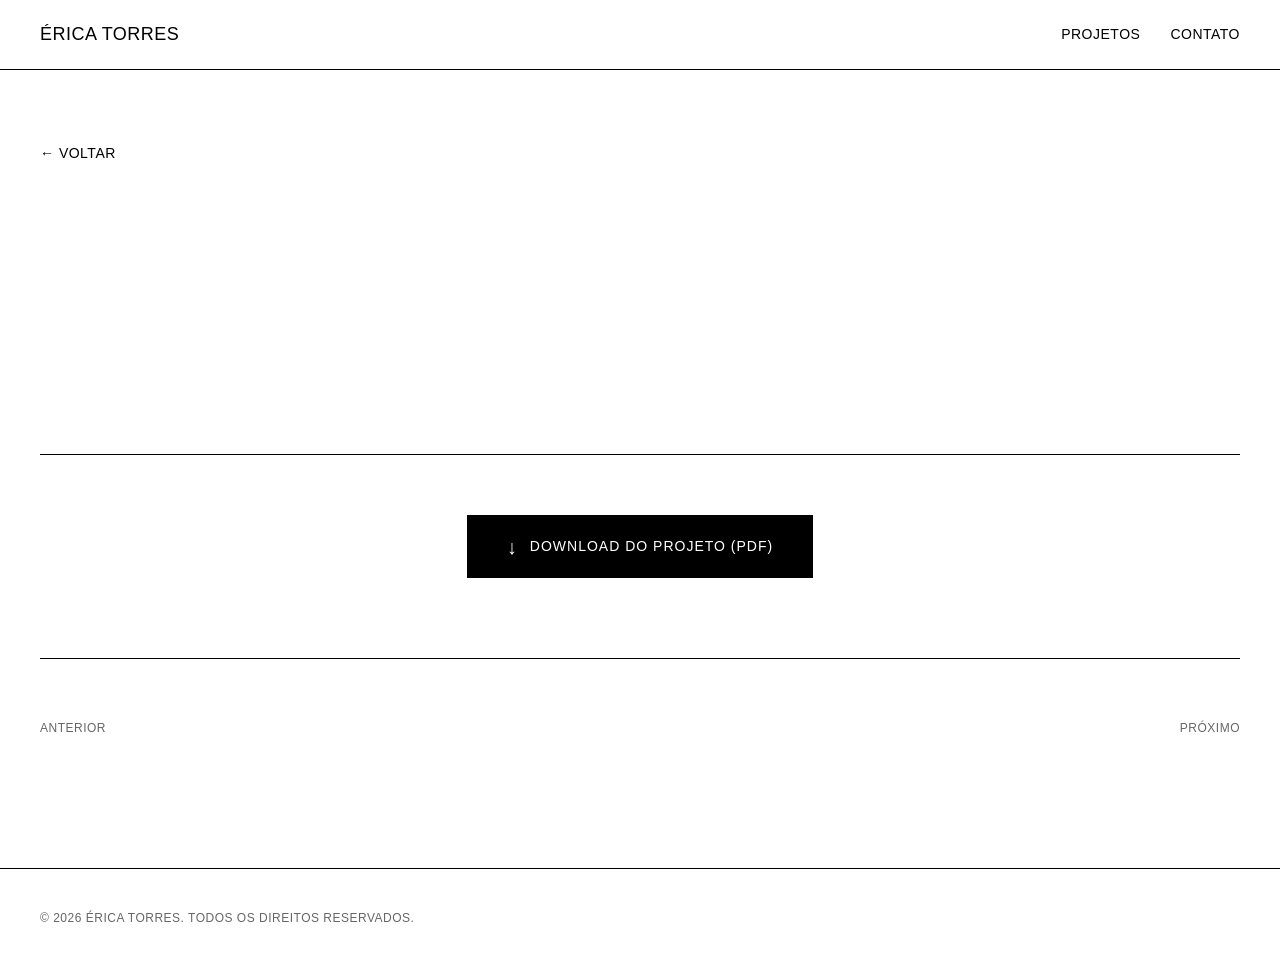
==== project.html @ 4ba678d0 "Primeiro commit" ====
<!DOCTYPE html>
<html lang="pt-BR">
<head>
    <meta charset="UTF-8">
    <meta name="viewport" content="width=device-width, initial-scale=1.0">
    <title>Projeto - Érica Torres</title>
    <link rel="stylesheet" href="css/style.css">
</head>
<body>
    <header class="header">
        <div class="container">
            <a href="index.html" class="logo">Érica Torres</a>
            <nav class="nav">
                <a href="index.html#projects" class="nav-link">Projetos</a>
                <a href="index.html#contact" class="nav-link">Contato</a>
            </nav>
        </div>
    </header>

    <main class="project-page">
        <div class="container">
            <a href="index.html#projects" class="back-link">← Voltar</a>
            
            <div class="project-header">
                <h1 class="project-title" id="projectTitle"></h1>
                <div class="project-meta">
                    <p class="project-category" id="projectCategory"></p>
                    <p class="project-year" id="projectYear"></p>
                </div>
                <p class="project-description" id="projectDescription"></p>
            </div>

            <div class="project-images" id="projectImages">
                <!-- Imagens serão inseridas via JavaScript -->
            </div>

            <div class="project-download">
                <a href="#" class="download-link" id="downloadLink" download>
                    <span class="download-icon">↓</span>
                    <span class="download-text">Download do Projeto (PDF)</span>
                </a>
            </div>

            <div class="project-navigation">
                <a href="#" class="nav-project prev-project" id="prevProject">
                    <span class="nav-label">Anterior</span>
                    <span class="nav-title" id="prevTitle"></span>
                </a>
                <a href="#" class="nav-project next-project" id="nextProject">
                    <span class="nav-label">Próximo</span>
                    <span class="nav-title" id="nextTitle"></span>
                </a>
            </div>
        </div>
    </main>

    <footer class="footer">
        <div class="container">
            <p class="footer-text">© 2026 Érica Torres. Todos os direitos reservados.</p>
        </div>
    </footer>

    <div class="lightbox" id="lightbox">
        <button class="lightbox-close" id="lightboxClose">&times;</button>
        <button class="lightbox-nav lightbox-prev" id="lightboxPrev">‹</button>
        <button class="lightbox-nav lightbox-next" id="lightboxNext">›</button>
        <img src="" alt="" class="lightbox-image" id="lightboxImage">
    </div>

    <script src="js/data.js"></script>
    <script src="js/project.js"></script>
</body>
</html>
---- css/style.css ----
/* Reset e variáveis */
* {
    margin: 0;
    padding: 0;
    box-sizing: border-box;
}

:root {
    --color-black: #000000;
    --color-white: #ffffff;
    --color-gray: #666666;
    --color-light-gray: #f5f5f5;
    --font-primary: 'Montserrat', sans-serif;
    --transition: all 0.3s cubic-bezier(0.4, 0, 0.2, 1);
}

html {
    scroll-behavior: smooth;
}

body {
    font-family: var(--font-primary);
    color: var(--color-black);
    background-color: var(--color-white);
    line-height: 1.6;
    font-size: 16px;
    -webkit-font-smoothing: antialiased;
    -moz-osx-font-smoothing: grayscale;
}

a {
    text-decoration: none;
    color: inherit;
}

img {
    max-width: 100%;
    height: auto;
    display: block;
}

/* Container */
.container {
    max-width: 1400px;
    margin: 0 auto;
    padding: 0 40px;
}

@media (max-width: 768px) {
    .container {
        padding: 0 20px;
    }
}

/* Header */
.header {
    position: fixed;
    top: 0;
    left: 0;
    right: 0;
    background-color: var(--color-white);
    border-bottom: 1px solid var(--color-black);
    z-index: 1000;
}

.header .container {
    display: flex;
    justify-content: space-between;
    align-items: center;
    padding-top: 20px;
    padding-bottom: 20px;
}

.logo {
    font-size: 18px;
    font-weight: 400;
    letter-spacing: 0.5px;
    text-transform: uppercase;
}

.nav {
    display: flex;
    gap: 30px;
}

.nav-link {
    font-size: 14px;
    letter-spacing: 0.5px;
    text-transform: uppercase;
    transition: var(--transition);
    position: relative;
}

.nav-link::after {
    content: '';
    position: absolute;
    bottom: -5px;
    left: 0;
    width: 0;
    height: 1px;
    background-color: var(--color-black);
    transition: var(--transition);
}

.nav-link:hover::after {
    width: 100%;
}

@media (max-width: 768px) {
    .nav {
        gap: 20px;
    }
    
    .nav-link {
        font-size: 12px;
    }
}

/* Subtitle Bar */
.subtitle-bar {
    margin-top: 80px;
    padding: 30px 0;
    border-bottom: 1px solid var(--color-black);
}

.subtitle-text {
    text-align: center;
    font-size: 14px;
    font-weight: 300;
    letter-spacing: 0.5px;
    text-transform: uppercase;
    color: var(--color-gray);
}

@media (max-width: 768px) {
    .subtitle-bar {
        padding: 20px 0;
    }
    
    .subtitle-text {
        font-size: 12px;
    }
}

/* Projects Grid */
.projects {
    padding: 80px 0;
}

.projects-grid {
    display: grid;
    grid-template-columns: repeat(2, 1fr);
    gap: 80px 60px;
}

.project-card {
    cursor: pointer;
    transition: var(--transition);
}

.project-card:hover .project-image {
    opacity: 0.7;
}

.project-image {
    width: 100%;
    aspect-ratio: 4/3;
    object-fit: cover;
    margin-bottom: 20px;
    transition: var(--transition);
}

.project-info {
    display: flex;
    justify-content: space-between;
    align-items: baseline;
    gap: 20px;
}

.project-name {
    font-size: 18px;
    font-weight: 400;
    letter-spacing: 0.5px;
}

.project-category {
    font-size: 14px;
    color: var(--color-gray);
    text-transform: uppercase;
    letter-spacing: 0.5px;
}

@media (max-width: 1024px) {
    .projects-grid {
        gap: 60px 40px;
    }
}

@media (max-width: 768px) {
    .projects {
        padding: 60px 0;
    }
    
    .projects-grid {
        grid-template-columns: 1fr;
        gap: 60px;
    }
}

/* Contact Section */
.contact {
    padding: 120px 0;
    border-top: 1px solid var(--color-black);
}

.section-title {
    font-size: 14px;
    text-transform: uppercase;
    letter-spacing: 1px;
    margin-bottom: 40px;
    font-weight: 400;
}

.contact-info {
    display: flex;
    flex-direction: column;
    gap: 20px;
    margin-top: 40px;
}

.contact-link {
    font-size: 20px;
    font-weight: 300;
    transition: var(--transition);
    display: inline-block;
    position: relative;
}

.contact-link::after {
    content: '';
    position: absolute;
    bottom: -2px;
    left: 0;
    width: 0;
    height: 1px;
    background-color: var(--color-black);
    transition: var(--transition);
}

.contact-link:hover::after {
    width: 100%;
}

@media (max-width: 768px) {
    .contact {
        padding: 80px 0;
    }
    
    .contact-link {
        font-size: 18px;
    }
}

/* Footer */
.footer {
    padding: 40px 0;
    border-top: 1px solid var(--color-black);
}

.footer-text {
    font-size: 12px;
    color: var(--color-gray);
    text-transform: uppercase;
    letter-spacing: 0.5px;
}

/* Project Page */
.project-page {
    margin-top: 80px;
    padding: 60px 0 120px;
}

.back-link {
    display: inline-block;
    font-size: 14px;
    text-transform: uppercase;
    letter-spacing: 0.5px;
    margin-bottom: 60px;
    transition: var(--transition);
}

.back-link:hover {
    opacity: 0.6;
}

.project-header {
    margin-bottom: 80px;
    max-width: 900px;
}

.project-title {
    font-size: 48px;
    font-weight: 300;
    margin-bottom: 30px;
    letter-spacing: -0.5px;
}

.project-meta {
    display: flex;
    gap: 40px;
    margin-bottom: 40px;
}

.project-meta .project-category,
.project-meta .project-year {
    font-size: 14px;
    text-transform: uppercase;
    letter-spacing: 0.5px;
    color: var(--color-gray);
}

.project-description {
    font-size: 18px;
    line-height: 1.8;
    color: var(--color-gray);
    font-weight: 300;
}

.project-images {
    display: flex;
    flex-direction: column;
    gap: 60px;
    margin-bottom: 120px;
}

.project-image-item {
    width: 100%;
    cursor: pointer;
    transition: var(--transition);
}

.project-image-item:hover {
    opacity: 0.9;
}

.project-image-full {
    width: 100%;
    height: auto;
}

/* Project Download */
.project-download {
    margin: 80px 0;
    padding-top: 60px;
    border-top: 1px solid var(--color-black);
    text-align: center;
}

.download-link {
    display: inline-flex;
    align-items: center;
    gap: 12px;
    padding: 20px 40px;
    background: var(--color-black);
    color: var(--color-white);
    text-decoration: none;
    font-size: 14px;
    text-transform: uppercase;
    letter-spacing: 1px;
    font-weight: 400;
    transition: opacity 0.3s ease;
}

.download-link:hover {
    opacity: 0.8;
}

.download-icon {
    font-size: 20px;
    line-height: 1;
}

.project-navigation {
    display: grid;
    grid-template-columns: 1fr 1fr;
    gap: 40px;
    padding-top: 60px;
    border-top: 1px solid var(--color-black);
}

.nav-project {
    display: flex;
    flex-direction: column;
    gap: 10px;
    transition: var(--transition);
}

.nav-project:hover {
    opacity: 0.6;
}

.next-project {
    text-align: right;
    align-items: flex-end;
}

.nav-label {
    font-size: 12px;
    text-transform: uppercase;
    letter-spacing: 0.5px;
    color: var(--color-gray);
}

.nav-title {
    font-size: 18px;
    font-weight: 400;
}

@media (max-width: 768px) {
    .project-page {
        padding: 40px 0 80px;
    }
    
    .project-title {
        font-size: 32px;
    }
    
    .project-meta {
        flex-direction: column;
        gap: 10px;
    }
    
    .project-description {
        font-size: 16px;
    }
    
    .project-images {
        gap: 40px;
        margin-bottom: 80px;
    }
    
    .project-download {
        margin: 60px 0;
        padding-top: 40px;
    }
    
    .download-link {
        padding: 16px 30px;
        font-size: 12px;
        gap: 10px;
    }
    
    .download-icon {
        font-size: 18px;
    }
    
    .project-navigation {
        grid-template-columns: 1fr;
        gap: 30px;
    }
    
    .next-project {
        text-align: left;
        align-items: flex-start;
    }
}

/* Lightbox */
.lightbox {
    position: fixed;
    top: 0;
    left: 0;
    width: 100%;
    height: 100%;
    background-color: rgba(0, 0, 0, 0.95);
    display: none;
    justify-content: center;
    align-items: center;
    z-index: 2000;
    opacity: 0;
    transition: opacity 0.3s ease;
}

.lightbox.active {
    display: flex;
    opacity: 1;
}

.lightbox-image {
    max-width: 90%;
    max-height: 90vh;
    object-fit: contain;
}

.lightbox-close {
    position: absolute;
    top: 30px;
    right: 30px;
    background: none;
    border: none;
    color: var(--color-white);
    font-size: 40px;
    cursor: pointer;
    width: 50px;
    height: 50px;
    display: flex;
    align-items: center;
    justify-content: center;
    transition: var(--transition);
    font-weight: 300;
}

.lightbox-close:hover {
    opacity: 0.6;
}

.lightbox-nav {
    position: absolute;
    top: 50%;
    transform: translateY(-50%);
    background: none;
    border: none;
    color: var(--color-white);
    font-size: 60px;
    cursor: pointer;
    width: 60px;
    height: 60px;
    display: flex;
    align-items: center;
    justify-content: center;
    transition: var(--transition);
    font-weight: 300;
}

.lightbox-nav:hover {
    opacity: 0.6;
}

.lightbox-prev {
    left: 30px;
}

.lightbox-next {
    right: 30px;
}

@media (max-width: 768px) {
    .lightbox-close {
        top: 20px;
        right: 20px;
        font-size: 30px;
    }
    
    .lightbox-nav {
        font-size: 40px;
        width: 40px;
        height: 40px;
    }
    
    .lightbox-prev {
        left: 10px;
    }
    
    .lightbox-next {
        right: 10px;
    }
}

/* Loading */
.loading {
    opacity: 0;
    animation: fadeIn 0.6s ease forwards;
}

@keyframes fadeIn {
    to {
        opacity: 1;
    }
}
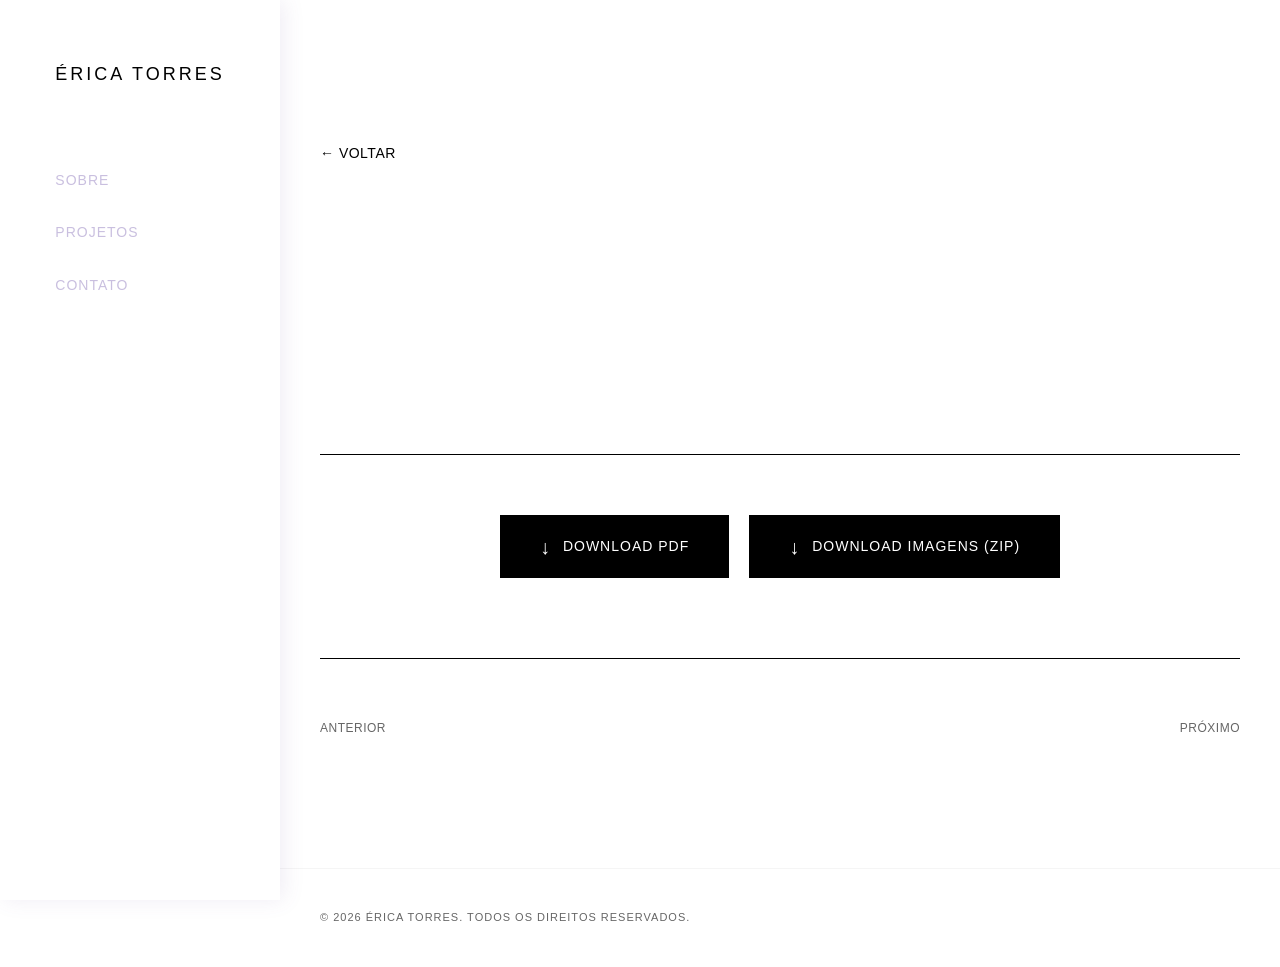
==== commit 4e22945a: "V3" ====
--- a/project.html
+++ b/project.html
@@ -9,10 +9,11 @@
 <body>
     <header class="header">
         <div class="container">
-            <a href="index.html" class="logo">Érica Torres</a>
+            <h1 class="logo">Érica Torres</h1>
             <nav class="nav">
-                <a href="index.html#projects" class="nav-link">Projetos</a>
-                <a href="index.html#contact" class="nav-link">Contato</a>
+                <a href="index.html#sobre" class="nav-link">Sobre</a>
+                <a href="index.html#projetos" class="nav-link">Projetos</a>
+                <a href="index.html#contato" class="nav-link">Contato</a>
             </nav>
         </div>
     </header>
@@ -35,10 +36,16 @@
             </div>
 
             <div class="project-download">
-                <a href="#" class="download-link" id="downloadLink" download>
-                    <span class="download-icon">↓</span>
-                    <span class="download-text">Download do Projeto (PDF)</span>
-                </a>
+                <div class="download-buttons">
+                    <a href="#" class="download-link" id="downloadPdfLink" download>
+                        <span class="download-icon">↓</span>
+                        <span class="download-text">Download PDF</span>
+                    </a>
+                    <a href="#" class="download-link" id="downloadZipLink" download>
+                        <span class="download-icon">↓</span>
+                        <span class="download-text">Download Imagens (ZIP)</span>
+                    </a>
+                </div>
             </div>
 
             <div class="project-navigation">
--- a/css/style.css
+++ b/css/style.css
@@ -10,7 +10,8 @@
     --color-white: #ffffff;
     --color-gray: #666666;
     --color-light-gray: #f5f5f5;
-    --font-primary: 'Montserrat', sans-serif;
+    --color-off-white: #fafafa;
+    --font-primary: 'Helvetica Neue', Helvetica, Arial, sans-serif;
     --transition: all 0.3s cubic-bezier(0.4, 0, 0.2, 1);
 }
 
@@ -26,6 +27,14 @@
     font-size: 16px;
     -webkit-font-smoothing: antialiased;
     -moz-osx-font-smoothing: grayscale;
+    margin-left: 280px;
+}
+
+@media (max-width: 1024px) {
+    body {
+        margin-left: 0;
+        padding-top: 80px;
+    }
 }
 
 a {
@@ -52,43 +61,109 @@
     }
 }
 
-/* Header */
+/* Header Lateral (Sidebar) */
 .header {
     position: fixed;
     top: 0;
     left: 0;
-    right: 0;
-    background-color: var(--color-white);
-    border-bottom: 1px solid var(--color-black);
+    width: 280px;
+    height: 100vh;
+    background: linear-gradient(180deg, var(--color-purple-dark) 0%, var(--color-purple) 100%);
     z-index: 1000;
+    display: flex;
+    flex-direction: column;
+    padding: 60px 40px;
+    box-shadow: 4px 0 20px rgba(107, 76, 154, 0.1);
 }
 
 .header .container {
     display: flex;
-    justify-content: space-between;
-    align-items: center;
-    padding-top: 20px;
-    padding-bottom: 20px;
+    flex-direction: column;
+    height: 100%;
+    padding: 0;
+    max-width: none;
 }
 
 .logo {
     font-size: 18px;
     font-weight: 400;
-    letter-spacing: 0.5px;
-    text-transform: uppercase;
+    letter-spacing: 3px;
+    text-transform: uppercase;
+    color: var(--color-lavender);
+    margin-bottom: 80px;
 }
 
 .nav {
     display: flex;
+    flex-direction: column;
     gap: 30px;
 }
 
 .nav-link {
     font-size: 14px;
-    letter-spacing: 0.5px;
+    letter-spacing: 1px;
     text-transform: uppercase;
     transition: var(--transition);
     position: relative;
+    color: rgba(165, 148, 201, 0.6);
+    font-weight: 300;
+    padding-left: 0;
+}
+
+.nav-link::before {
+    content: '';
+    position: absolute;
+    left: -40px;
+    top: 50%;
+    transform: translateY(-50%);
+    width: 0;
+    height: 1px;
+    background: var(--color-lavender);
+    transition: width 0.3s ease;
+}
+
+.nav-link:hover {
+    color: var(--color-white);
+    padding-left: 15px;
+}
+
+.nav-link:hover::before {
+    width: 30px;
+}
+
+@media (max-width: 1024px) {
+    .header {
+        width: 100%;
+        height: auto;
+        flex-direction: row;
+        padding: 20px 30px;
+        background: linear-gradient(90deg, var(--color-purple-dark) 0%, var(--color-purple) 100%);
+    }
+    
+    .header .container {
+        flex-direction: row;
+        justify-content: space-between;
+        align-items: center;
+    }
+    
+    .logo {
+        margin-bottom: 0;
+        font-size: 16px;
+    }
+    
+    .nav {
+        flex-direction: row;
+        gap: 25px;
+    }
+    
+    .nav-link {
+        font-size: 12px;
+        padding-left: 0 !important;
+    }
+    
+    .nav-link::before {
+        display: none;
+    }
 }
 
 .nav-link::after {
@@ -116,162 +191,410 @@
     }
 }
 
-/* Subtitle Bar */
-.subtitle-bar {
-    margin-top: 80px;
-    padding: 30px 0;
-    border-bottom: 1px solid var(--color-black);
-}
-
-.subtitle-text {
-    text-align: center;
-    font-size: 14px;
-    font-weight: 300;
-    letter-spacing: 0.5px;
+/* Hero Section - Sobre */
+.hero-section {
+    min-height: 100vh;
+    display: flex;
+    align-items: center;
+    padding: 80px 0;
+    background: var(--color-white);
+}
+
+.hero-content {
+    max-width: 800px;
+}
+
+.hero-greeting {
+    font-size: 16px;
+    font-weight: 300;
+    letter-spacing: 2px;
     text-transform: uppercase;
     color: var(--color-gray);
+    margin-bottom: 30px;
+}
+
+.hero-name {
+    font-size: 72px;
+    font-weight: 300;
+    line-height: 1.1;
+    margin-bottom: 40px;
+    letter-spacing: -2px;
+    color: var(--color-purple);
+}
+
+.hero-description {
+    font-size: 20px;
+    font-weight: 300;
+    line-height: 1.8;
+    color: var(--color-gray);
+    margin-bottom: 50px;
+}
+
+.hero-cta {
+    display: inline-flex;
+    align-items: center;
+    gap: 10px;
+    padding: 15px 40px;
+    background: var(--color-purple);
+    color: var(--color-white);
+    text-decoration: none;
+    font-size: 12px;
+    text-transform: uppercase;
+    letter-spacing: 2px;
+    font-weight: 400;
+    transition: var(--transition);
+}
+
+.hero-cta:hover {
+    background: var(--color-purple-dark);
+    transform: translateY(-2px);
 }
 
 @media (max-width: 768px) {
-    .subtitle-bar {
-        padding: 20px 0;
-    }
-    
-    .subtitle-text {
-        font-size: 12px;
-    }
-}
-
-/* Projects Grid */
+    .hero-section {
+        padding: 60px 0;
+    }
+    
+    .hero-name {
+        font-size: 42px;
+    }
+    
+    .hero-description {
+        font-size: 18px;
+    }
+}
+
+/* Projects Section */
 .projects {
     padding: 80px 0;
-}
-
-.projects-grid {
-    display: grid;
-    grid-template-columns: repeat(2, 1fr);
-    gap: 80px 60px;
-}
-
-.project-card {
+    background: var(--color-off-white);
+}
+
+.projects-carousel-list {
+    display: flex;
+    flex-direction: column;
+    gap: 100px;
+}
+
+/* Project Carousel Item */
+.project-carousel-item {
+    position: relative;
+    height: 60vh;
+    min-height: 450px;
+    max-height: 600px;
+    overflow: hidden;
     cursor: pointer;
-    transition: var(--transition);
-}
-
-.project-card:hover .project-image {
-    opacity: 0.7;
-}
-
-.project-image {
+    transition: all 0.5s cubic-bezier(0.4, 0, 0.2, 1);
+    border: 1px solid var(--color-light-gray);
+}
+
+.project-carousel-item:hover {
+    border-color: var(--color-purple-light);
+}
+
+.carousel-container {
+    position: relative;
     width: 100%;
-    aspect-ratio: 4/3;
+    height: 100%;
+}
+
+.carousel-images {
+    display: flex;
+    width: 100%;
+    height: 100%;
+    transition: transform 0.5s ease;
+}
+
+.carousel-slide {
+    min-width: 100%;
+    height: 100%;
+}
+
+.carousel-slide img {
+    width: 100%;
+    height: 100%;
     object-fit: cover;
+    display: block;
+}
+
+/* Carousel Controls */
+.carousel-controls {
+    position: absolute;
+    top: 50%;
+    width: 100%;
+    transform: translateY(-50%);
+    display: flex;
+    justify-content: space-between;
+    padding: 0 30px;
+    z-index: 10;
+    pointer-events: none;
+}
+
+.carousel-btn {
+    background: rgba(255, 255, 255, 0.9);
+    backdrop-filter: blur(5px);
+    border: 1px solid rgba(0, 0, 0, 0.1);
+    width: 40px;
+    height: 40px;
+    border-radius: 50%;
+    cursor: pointer;
+    display: flex;
+    align-items: center;
+    justify-content: center;
+    font-size: 16px;
+    transition: all 0.3s ease;
+    pointer-events: all;
+    color: var(--color-black);
+    opacity: 0;
+}
+
+.project-carousel-item:hover .carousel-btn {
+    opacity: 1;
+}
+
+.carousel-btn:hover {
+    background: var(--color-purple);
+    color: var(--color-white);
+    transform: scale(1.1);
+}
+
+/* Carousel Indicators */
+.carousel-indicators {
+    position: absolute;
+    bottom: 30px;
+    left: 50%;
+    transform: translateX(-50%);
+    display: flex;
+    gap: 8px;
+    z-index: 10;
+}
+
+.carousel-indicator {
+    width: 8px;
+    height: 8px;
+    border-radius: 50%;
+    background: rgba(255, 255, 255, 0.4);
+    cursor: pointer;
+    transition: all 0.3s ease;
+}
+
+.carousel-indicator:hover {
+    background: rgba(255, 255, 255, 0.7);
+}
+
+.carousel-indicator.active {
+    background: var(--color-lavender);
+    width: 24px;
+    border-radius: 4px;
+}
+
+/* Project Overlay */
+.project-overlay {
+    position: absolute;
+    top: 0;
+    left: 0;
+    width: 100%;
+    height: 100%;
+    background: linear-gradient(to top, rgba(0,0,0,0.9) 0%, rgba(0,0,0,0.3) 50%, rgba(0,0,0,0) 100%);
+    display: flex;
+    flex-direction: column;
+    justify-content: flex-end;
+    padding: 60px 100px 60px 60px;
+    z-index: 5;
+    transition: all 0.5s cubic-bezier(0.4, 0, 0.2, 1);
+}
+
+.project-carousel-item:hover .project-overlay {
+    background: linear-gradient(to top, rgba(0,0,0,0.95) 0%, rgba(0,0,0,0.4) 50%, rgba(0,0,0,0.1) 100%);
+}
+
+.project-overlay-content {
+    max-width: 650px;
+    transform: translateY(0);
+    transition: transform 0.5s cubic-bezier(0.4, 0, 0.2, 1);
+}
+
+.project-carousel-item:hover .project-overlay-content {
+    transform: translateY(-5px);
+}
+
+.project-overlay-category {
+    display: inline-block;
+    font-size: 10px;
+    text-transform: uppercase;
+    letter-spacing: 2px;
+    color: var(--color-lavender);
+    margin-bottom: 15px;
+    font-weight: 400;
+    opacity: 0.9;
+}
+
+.project-overlay-title {
+    font-size: 42px;
+    font-weight: 300;
+    color: var(--color-white);
     margin-bottom: 20px;
-    transition: var(--transition);
-}
-
-.project-info {
-    display: flex;
-    justify-content: space-between;
-    align-items: baseline;
-    gap: 20px;
-}
-
-.project-name {
-    font-size: 18px;
+    line-height: 1.2;
+    letter-spacing: -0.5px;
+}
+
+.project-overlay-description {
+    font-size: 16px;
+    font-weight: 300;
+    color: rgba(255, 255, 255, 0.85);
+    line-height: 1.6;
+    margin-bottom: 25px;
+    display: -webkit-box;
+    -webkit-line-clamp: 2;
+    -webkit-box-orient: vertical;
+    overflow: hidden;
+}
+
+.project-overlay-link {
+    display: inline-flex;
+    align-items: center;
+    gap: 10px;
+    padding: 12px 30px;
+    background: var(--color-purple);
+    color: var(--color-white);
+    text-decoration: none;
+    font-size: 11px;
+    text-transform: uppercase;
+    letter-spacing: 2px;
     font-weight: 400;
-    letter-spacing: 0.5px;
-}
-
-.project-category {
-    font-size: 14px;
-    color: var(--color-gray);
-    text-transform: uppercase;
-    letter-spacing: 0.5px;
-}
-
-@media (max-width: 1024px) {
-    .projects-grid {
-        gap: 60px 40px;
-    }
+    transition: all 0.4s cubic-bezier(0.4, 0, 0.2, 1);
+    border: 1px solid var(--color-purple);
+}
+
+.project-overlay-link:hover {
+    background: var(--color-purple-dark);
+    border-color: var(--color-purple-dark);
+}
+
+.project-overlay-link span {
+    transition: transform 0.3s ease;
+}
+
+.project-overlay-link:hover span {
+    transform: translateX(3px);
 }
 
 @media (max-width: 768px) {
     .projects {
-        padding: 60px 0;
-    }
-    
-    .projects-grid {
-        grid-template-columns: 1fr;
+        padding: 40px 0;
+    }
+    
+    .projects-carousel-list {
         gap: 60px;
     }
+    
+    .project-carousel-item {
+        height: 70vh;
+        min-height: 500px;
+    }
+    
+    .project-overlay {
+        padding: 40px 25px;
+    }
+    
+    .project-overlay-category {
+        font-size: 9px;
+        letter-spacing: 1.5px;
+    }
+    
+    .project-overlay-title {
+        font-size: 28px;
+    }
+    
+    .project-overlay-description {
+        font-size: 14px;
+    }
+    
+    .project-overlay-link {
+        padding: 10px 25px;
+        font-size: 10px;
+    }
+    
+    .carousel-controls {
+        padding: 0 20px;
+    }
+    
+    .carousel-btn {
+        width: 40px;
+        height: 40px;
+        font-size: 18px;
+    }
+    
+    .carousel-indicators {
+        bottom: 20px;
+    }
+}
+
+@media (max-width: 1024px) {
+}
+
+@media (max-width: 768px) {
 }
 
 /* Contact Section */
 .contact {
-    padding: 120px 0;
-    border-top: 1px solid var(--color-black);
+    padding: 100px 0;
+    background: var(--color-white);
+    border-top: 1px solid var(--color-light-gray);
 }
 
 .section-title {
-    font-size: 14px;
-    text-transform: uppercase;
-    letter-spacing: 1px;
+    font-size: 13px;
+    text-transform: uppercase;
+    letter-spacing: 2px;
     margin-bottom: 40px;
     font-weight: 400;
+    color: var(--color-purple);
 }
 
 .contact-info {
     display: flex;
     flex-direction: column;
-    gap: 20px;
+    gap: 15px;
     margin-top: 40px;
 }
 
 .contact-link {
-    font-size: 20px;
+    font-size: 18px;
     font-weight: 300;
     transition: var(--transition);
     display: inline-block;
     position: relative;
-}
-
-.contact-link::after {
-    content: '';
-    position: absolute;
-    bottom: -2px;
-    left: 0;
-    width: 0;
-    height: 1px;
-    background-color: var(--color-black);
-    transition: var(--transition);
-}
-
-.contact-link:hover::after {
-    width: 100%;
+    color: var(--color-gray);
+}
+
+.contact-link:hover {
+    color: var(--color-purple);
 }
 
 @media (max-width: 768px) {
     .contact {
-        padding: 80px 0;
+        padding: 60px 0;
     }
     
     .contact-link {
-        font-size: 18px;
+        font-size: 16px;
     }
 }
 
 /* Footer */
 .footer {
     padding: 40px 0;
-    border-top: 1px solid var(--color-black);
+    background: var(--color-white);
+    border-top: 1px solid var(--color-light-gray);
 }
 
 .footer-text {
-    font-size: 12px;
+    font-size: 11px;
     color: var(--color-gray);
     text-transform: uppercase;
-    letter-spacing: 0.5px;
+    letter-spacing: 1px;
+    font-weight: 300;
 }
 
 /* Project Page */
@@ -337,6 +660,13 @@
     width: 100%;
     cursor: pointer;
     transition: var(--transition);
+    position: relative;
+    overflow: hidden;
+}
+
+.project-image-item.loading {
+    min-height: 400px;
+    background: var(--color-light-gray);
 }
 
 .project-image-item:hover {
@@ -346,6 +676,7 @@
 .project-image-full {
     width: 100%;
     height: auto;
+    display: block;
 }
 
 /* Project Download */
@@ -354,6 +685,13 @@
     padding-top: 60px;
     border-top: 1px solid var(--color-black);
     text-align: center;
+}
+
+.download-buttons {
+    display: flex;
+    gap: 20px;
+    justify-content: center;
+    flex-wrap: wrap;
 }
 
 .download-link {
@@ -444,10 +782,16 @@
         padding-top: 40px;
     }
     
+    .download-buttons {
+        flex-direction: column;
+        gap: 15px;
+    }
+    
     .download-link {
         padding: 16px 30px;
         font-size: 12px;
         gap: 10px;
+        width: 100%;
     }
     
     .download-icon {
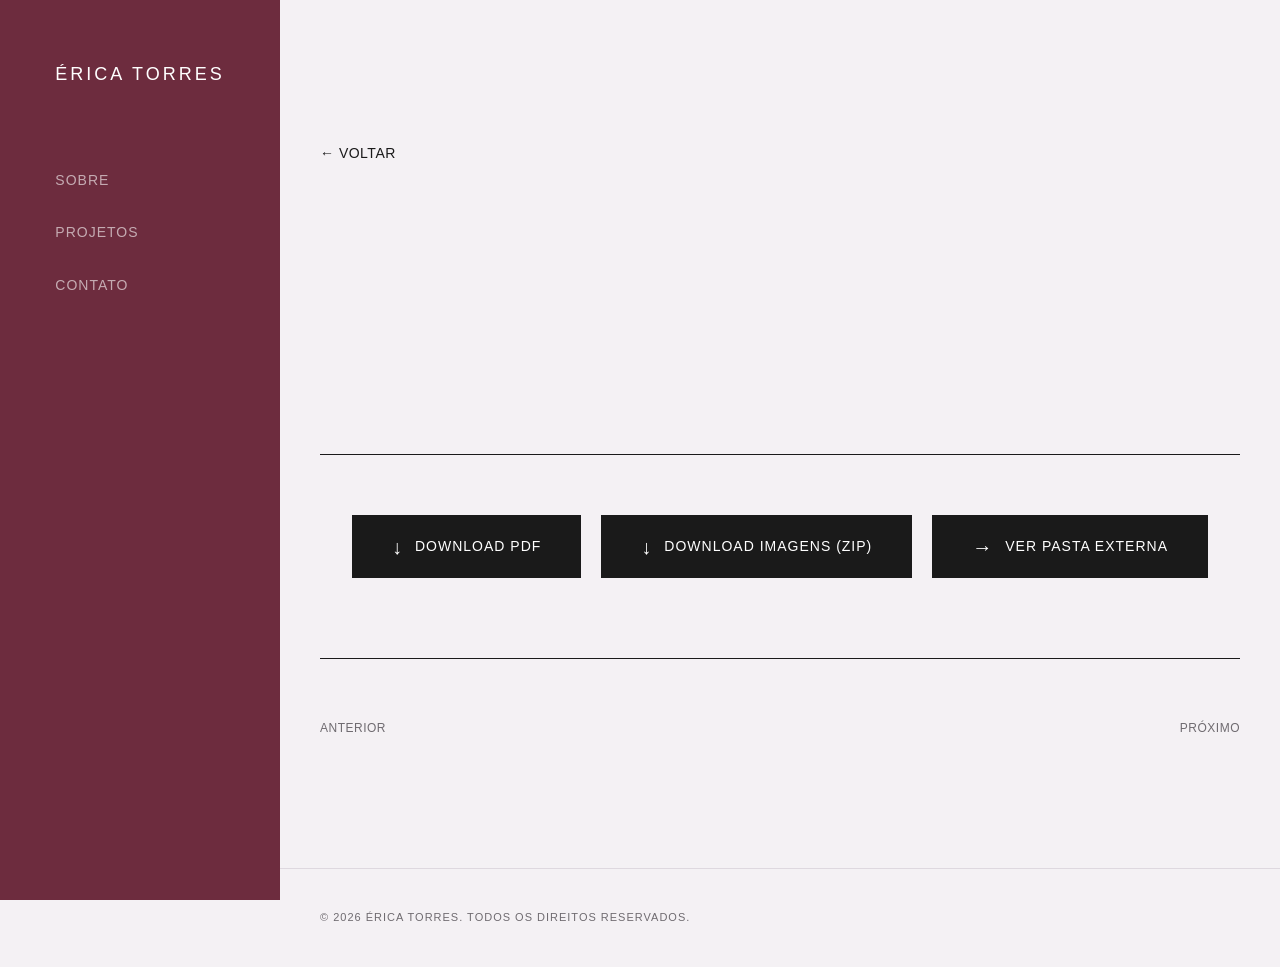
==== commit b4950ae6: "V4" ====
--- a/project.html
+++ b/project.html
@@ -45,6 +45,10 @@
                         <span class="download-icon">↓</span>
                         <span class="download-text">Download Imagens (ZIP)</span>
                     </a>
+                    <a href="#" class="download-link" id="externalLink" target="_blank" rel="noopener noreferrer">
+                        <span class="download-icon">→</span>
+                        <span class="download-text">Ver Pasta Externa</span>
+                    </a>
                 </div>
             </div>
 
--- a/css/style.css
+++ b/css/style.css
@@ -6,11 +6,18 @@
 }
 
 :root {
-    --color-black: #000000;
-    --color-white: #ffffff;
-    --color-gray: #666666;
-    --color-light-gray: #f5f5f5;
-    --color-off-white: #fafafa;
+    /* Base principal – vinho / roxo */
+    --color-black: #1A1A1A;
+    --color-white: #FFFFFF;
+    --color-background-main: #F4F1F4; /* off-white lilás */
+    --color-background-alt: #EFE9F0;
+    --color-gray: #6F6B70;
+    --color-light-gray: #DED8DF;
+    --color-off-white: #F4F1F4;
+    /* Paleta principal */
+    --color-accent-primary: #6D2C3E;   /* vinho profundo */
+    --color-accent-secondary: #4B3A52; /* roxo acinzentado */
+    --color-accent-soft: #C9B7CF;      /* lilás suave */
     --font-primary: 'Helvetica Neue', Helvetica, Arial, sans-serif;
     --transition: all 0.3s cubic-bezier(0.4, 0, 0.2, 1);
 }
@@ -22,7 +29,7 @@
 body {
     font-family: var(--font-primary);
     color: var(--color-black);
-    background-color: var(--color-white);
+    background-color: var(--color-background-main);
     line-height: 1.6;
     font-size: 16px;
     -webkit-font-smoothing: antialiased;
@@ -68,12 +75,11 @@
     left: 0;
     width: 280px;
     height: 100vh;
-    background: linear-gradient(180deg, var(--color-purple-dark) 0%, var(--color-purple) 100%);
+    background: var(--color-accent-primary);
     z-index: 1000;
     display: flex;
     flex-direction: column;
     padding: 60px 40px;
-    box-shadow: 4px 0 20px rgba(107, 76, 154, 0.1);
 }
 
 .header .container {
@@ -89,7 +95,7 @@
     font-weight: 400;
     letter-spacing: 3px;
     text-transform: uppercase;
-    color: var(--color-lavender);
+    color: var(--color-white);
     margin-bottom: 80px;
 }
 
@@ -105,7 +111,7 @@
     text-transform: uppercase;
     transition: var(--transition);
     position: relative;
-    color: rgba(165, 148, 201, 0.6);
+    color: rgba(255, 255, 255, 0.6);
     font-weight: 300;
     padding-left: 0;
 }
@@ -118,7 +124,7 @@
     transform: translateY(-50%);
     width: 0;
     height: 1px;
-    background: var(--color-lavender);
+    background: var(--color-accent-soft);
     transition: width 0.3s ease;
 }
 
@@ -137,7 +143,6 @@
         height: auto;
         flex-direction: row;
         padding: 20px 30px;
-        background: linear-gradient(90deg, var(--color-purple-dark) 0%, var(--color-purple) 100%);
     }
     
     .header .container {
@@ -197,7 +202,7 @@
     display: flex;
     align-items: center;
     padding: 80px 0;
-    background: var(--color-white);
+    background: var(--color-background-main);
 }
 
 .hero-content {
@@ -209,7 +214,7 @@
     font-weight: 300;
     letter-spacing: 2px;
     text-transform: uppercase;
-    color: var(--color-gray);
+    color: var(--color-accent-secondary);
     margin-bottom: 30px;
 }
 
@@ -219,7 +224,7 @@
     line-height: 1.1;
     margin-bottom: 40px;
     letter-spacing: -2px;
-    color: var(--color-purple);
+    color: var(--color-accent-primary);
 }
 
 .hero-description {
@@ -235,7 +240,7 @@
     align-items: center;
     gap: 10px;
     padding: 15px 40px;
-    background: var(--color-purple);
+    background: var(--color-accent-secondary);
     color: var(--color-white);
     text-decoration: none;
     font-size: 12px;
@@ -246,8 +251,7 @@
 }
 
 .hero-cta:hover {
-    background: var(--color-purple-dark);
-    transform: translateY(-2px);
+    background: var(--color-accent-primary);
 }
 
 @media (max-width: 768px) {
@@ -267,7 +271,7 @@
 /* Projects Section */
 .projects {
     padding: 80px 0;
-    background: var(--color-off-white);
+    background: var(--color-background-alt);
 }
 
 .projects-carousel-list {
@@ -289,7 +293,7 @@
 }
 
 .project-carousel-item:hover {
-    border-color: var(--color-purple-light);
+    border-color: var(--color-accent-soft);
 }
 
 .carousel-container {
@@ -353,7 +357,7 @@
 }
 
 .carousel-btn:hover {
-    background: var(--color-purple);
+    background: var(--color-accent-secondary);
     color: var(--color-white);
     transform: scale(1.1);
 }
@@ -383,7 +387,7 @@
 }
 
 .carousel-indicator.active {
-    background: var(--color-lavender);
+    background: var(--color-accent-soft);
     width: 24px;
     border-radius: 4px;
 }
@@ -399,7 +403,8 @@
     display: flex;
     flex-direction: column;
     justify-content: flex-end;
-    padding: 60px 100px 60px 60px;
+    align-items: center;
+    padding: 60px 120px;
     z-index: 5;
     transition: all 0.5s cubic-bezier(0.4, 0, 0.2, 1);
 }
@@ -409,7 +414,8 @@
 }
 
 .project-overlay-content {
-    max-width: 650px;
+    max-width: 600px;
+    text-align: center;
     transform: translateY(0);
     transition: transform 0.5s cubic-bezier(0.4, 0, 0.2, 1);
 }
@@ -423,7 +429,7 @@
     font-size: 10px;
     text-transform: uppercase;
     letter-spacing: 2px;
-    color: var(--color-lavender);
+    color: var(--color-accent-soft);
     margin-bottom: 15px;
     font-weight: 400;
     opacity: 0.9;
@@ -455,7 +461,7 @@
     align-items: center;
     gap: 10px;
     padding: 12px 30px;
-    background: var(--color-purple);
+    background: var(--color-accent-secondary);
     color: var(--color-white);
     text-decoration: none;
     font-size: 11px;
@@ -463,12 +469,12 @@
     letter-spacing: 2px;
     font-weight: 400;
     transition: all 0.4s cubic-bezier(0.4, 0, 0.2, 1);
-    border: 1px solid var(--color-purple);
+    border: 1px solid var(--color-accent-secondary);
 }
 
 .project-overlay-link:hover {
-    background: var(--color-purple-dark);
-    border-color: var(--color-purple-dark);
+    background: var(--color-accent-primary);
+    border-color: var(--color-accent-primary);
 }
 
 .project-overlay-link span {
@@ -494,7 +500,7 @@
     }
     
     .project-overlay {
-        padding: 40px 25px;
+        padding: 40px 80px;
     }
     
     .project-overlay-category {
@@ -539,7 +545,7 @@
 /* Contact Section */
 .contact {
     padding: 100px 0;
-    background: var(--color-white);
+    background: var(--color-background-main);
     border-top: 1px solid var(--color-light-gray);
 }
 
@@ -549,7 +555,7 @@
     letter-spacing: 2px;
     margin-bottom: 40px;
     font-weight: 400;
-    color: var(--color-purple);
+    color: var(--color-accent-primary);
 }
 
 .contact-info {
@@ -569,7 +575,7 @@
 }
 
 .contact-link:hover {
-    color: var(--color-purple);
+    color: var(--color-accent-primary);
 }
 
 @media (max-width: 768px) {
@@ -585,7 +591,7 @@
 /* Footer */
 .footer {
     padding: 40px 0;
-    background: var(--color-white);
+    background: var(--color-background-main);
     border-top: 1px solid var(--color-light-gray);
 }
 
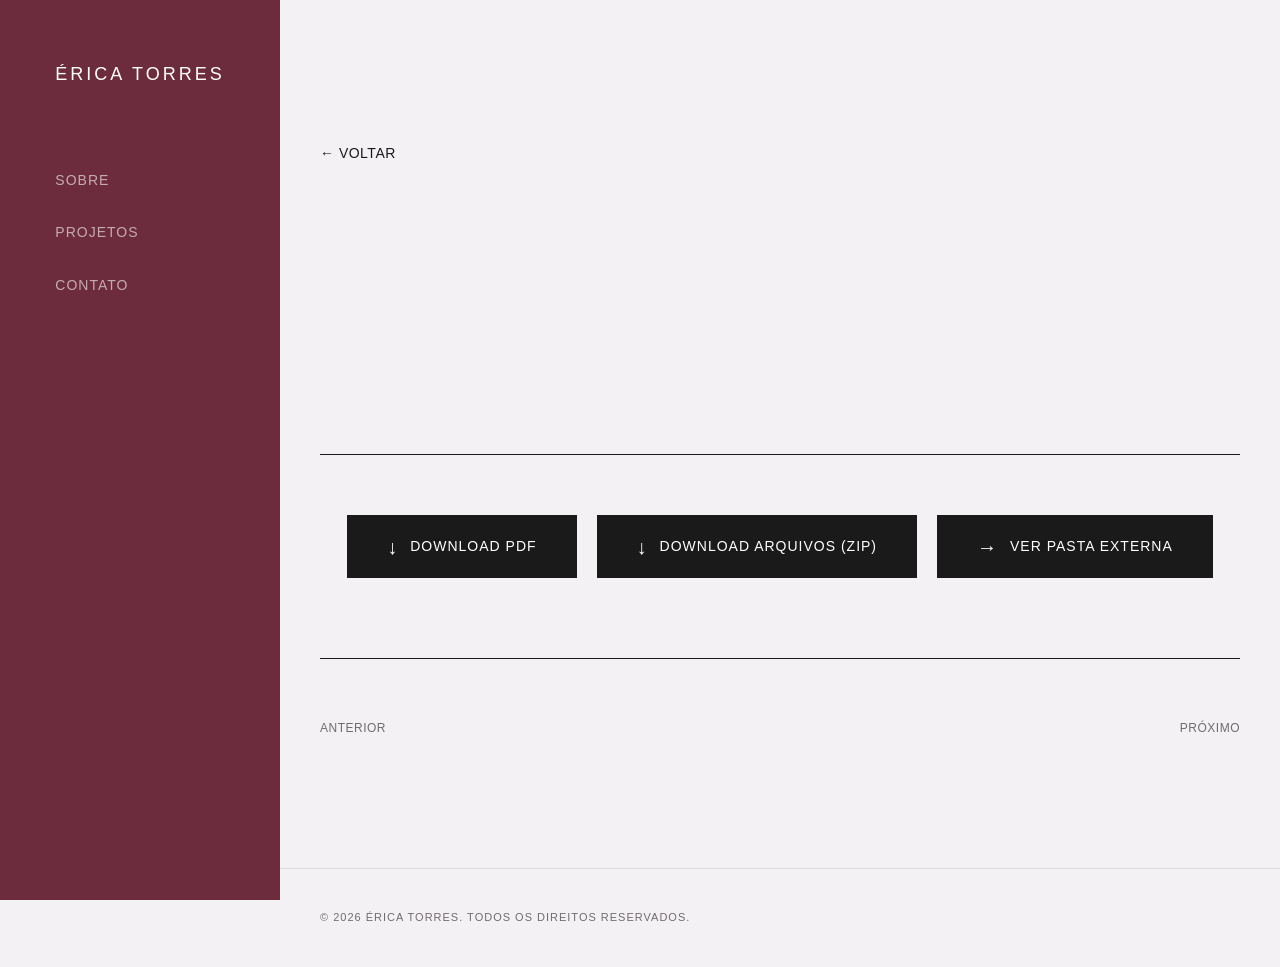
==== commit b7ae574c: "V 3.1" ====
--- a/project.html
+++ b/project.html
@@ -43,7 +43,7 @@
                     </a>
                     <a href="#" class="download-link" id="downloadZipLink" download>
                         <span class="download-icon">↓</span>
-                        <span class="download-text">Download Imagens (ZIP)</span>
+                        <span class="download-text">Download arquivos (ZIP)</span>
                     </a>
                     <a href="#" class="download-link" id="externalLink" target="_blank" rel="noopener noreferrer">
                         <span class="download-icon">→</span>
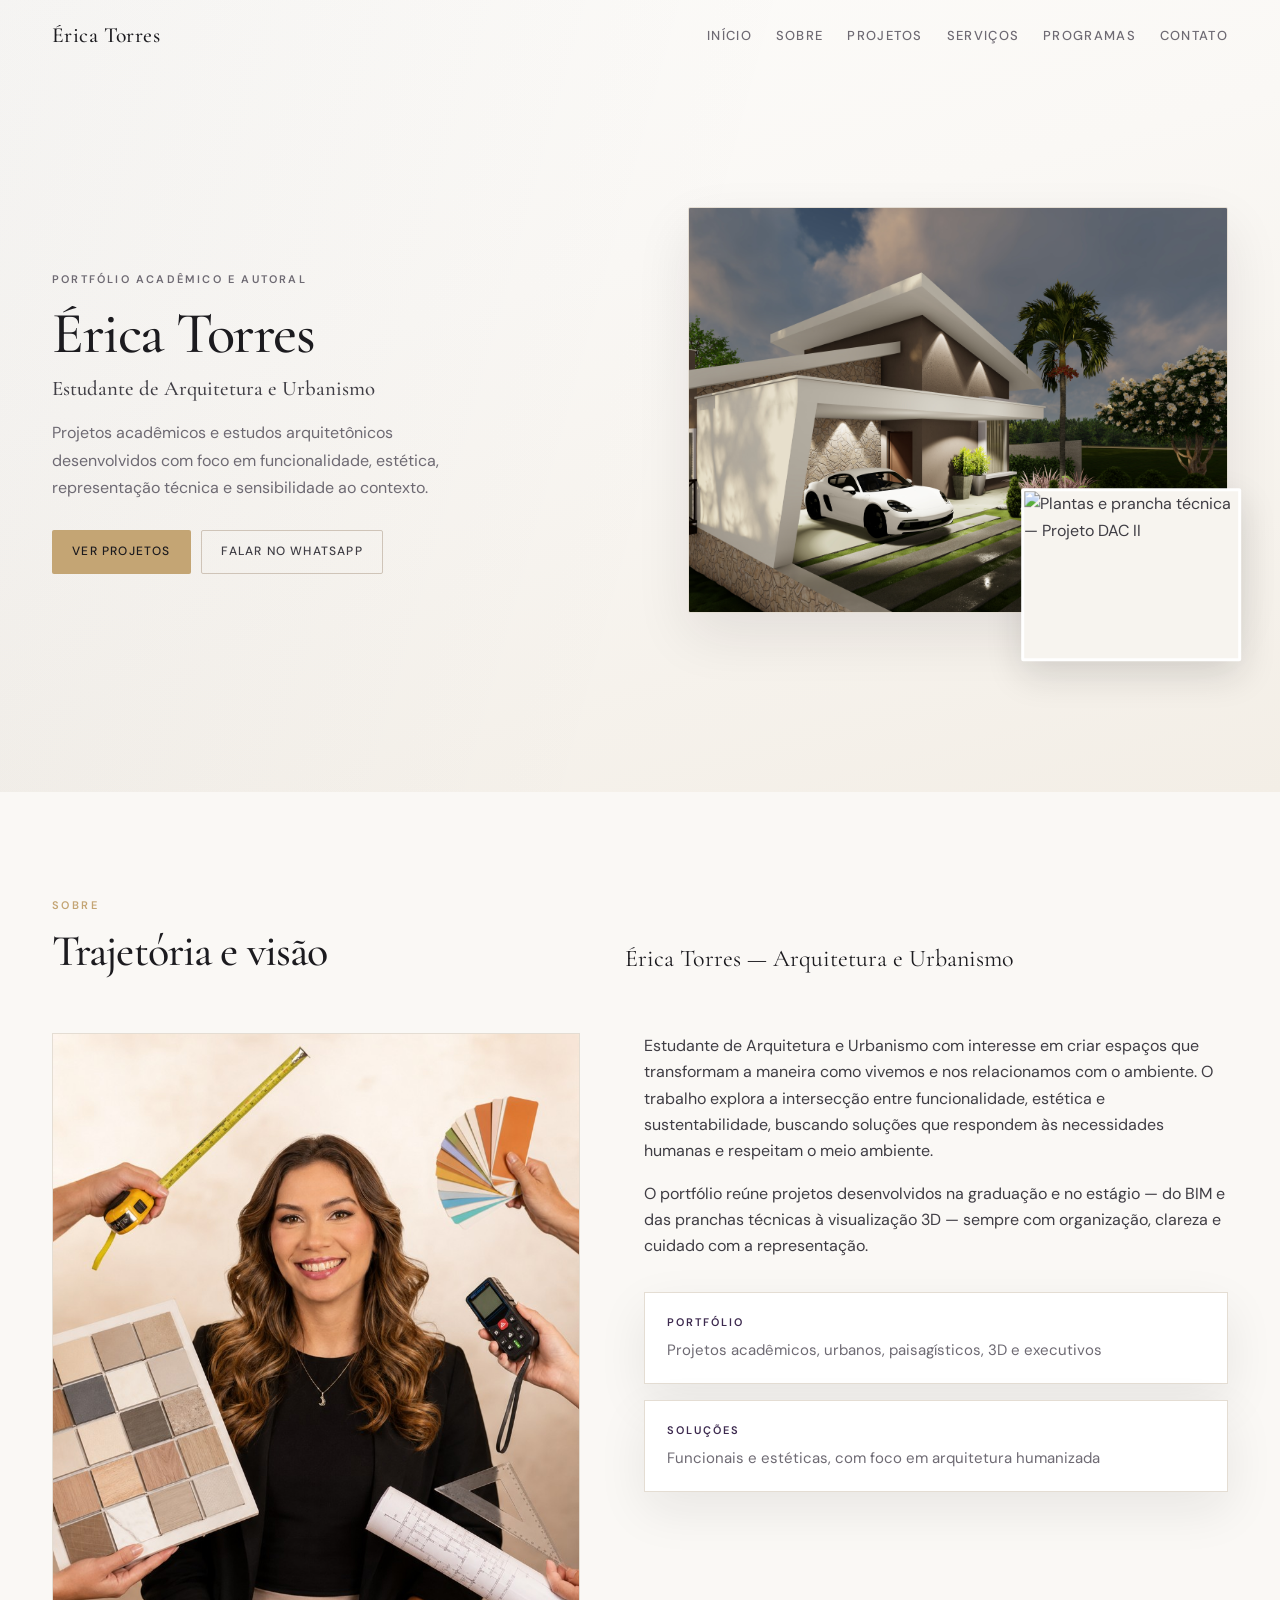
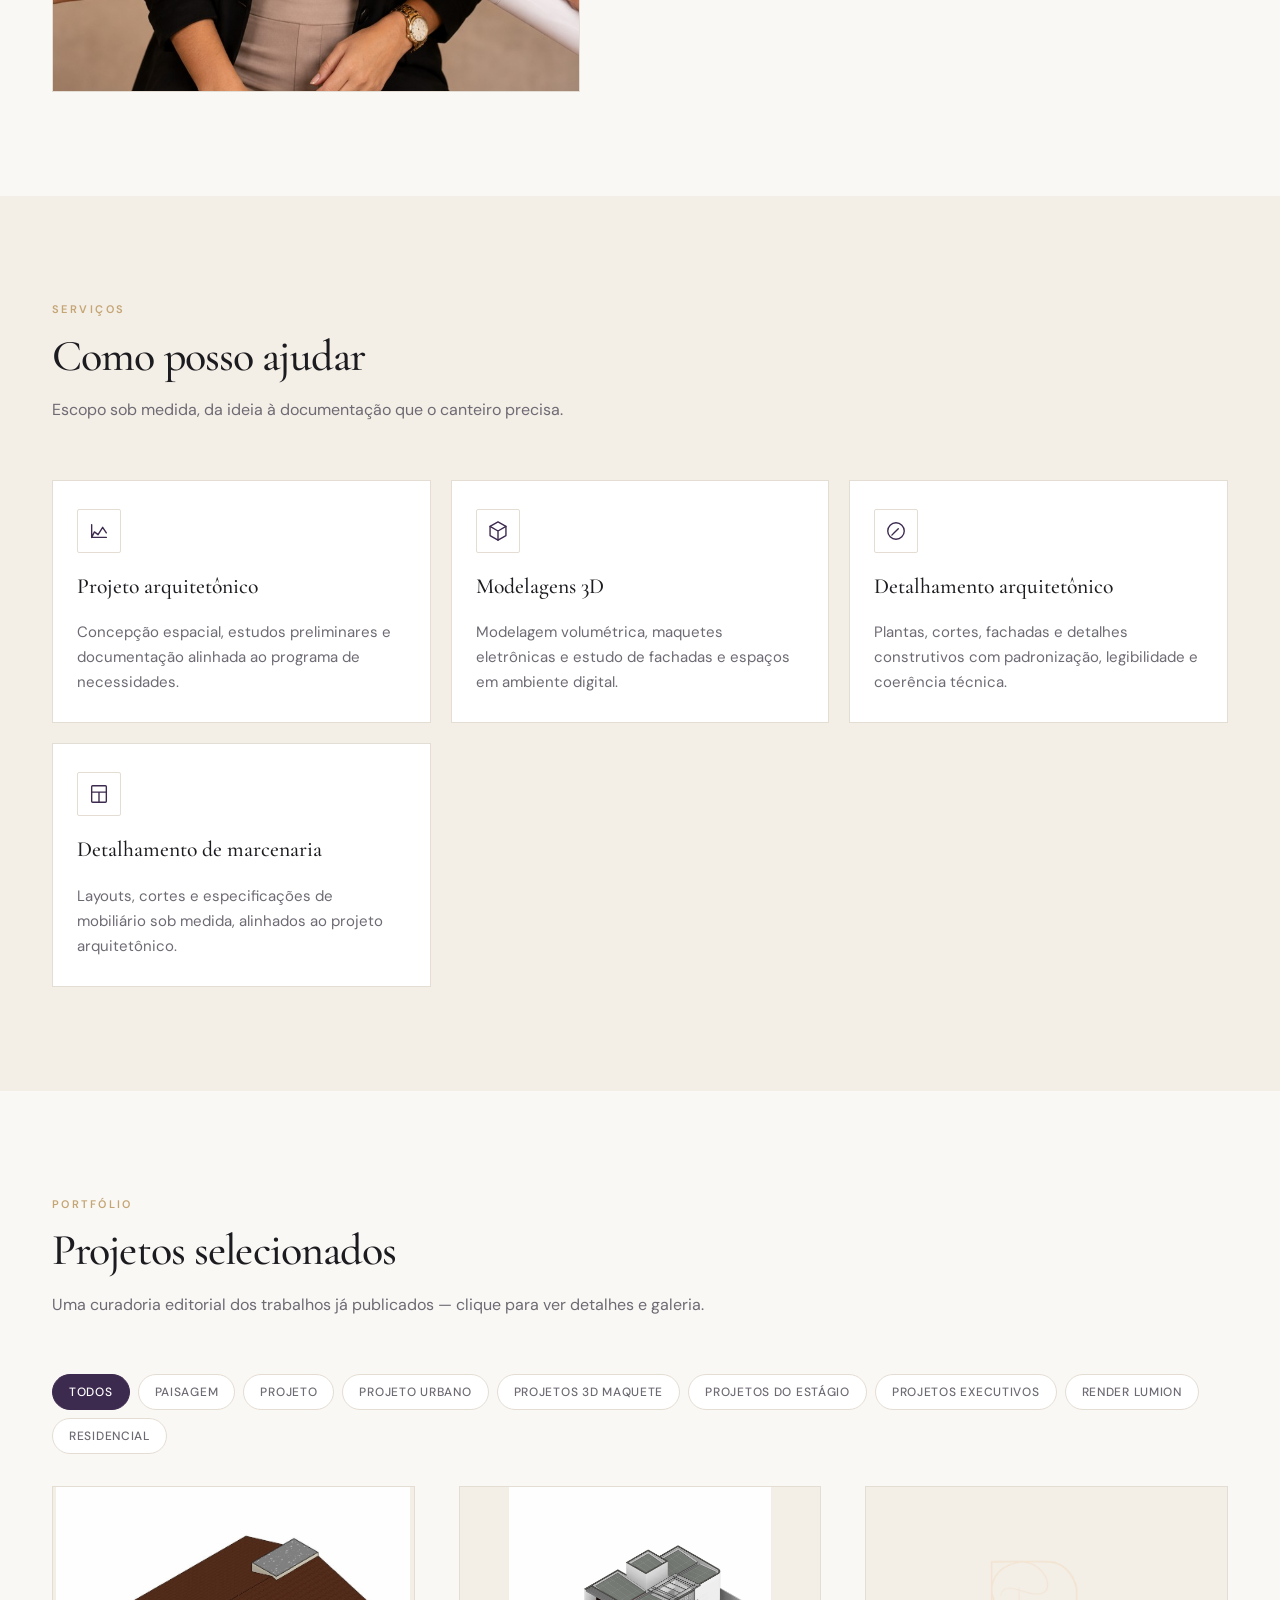
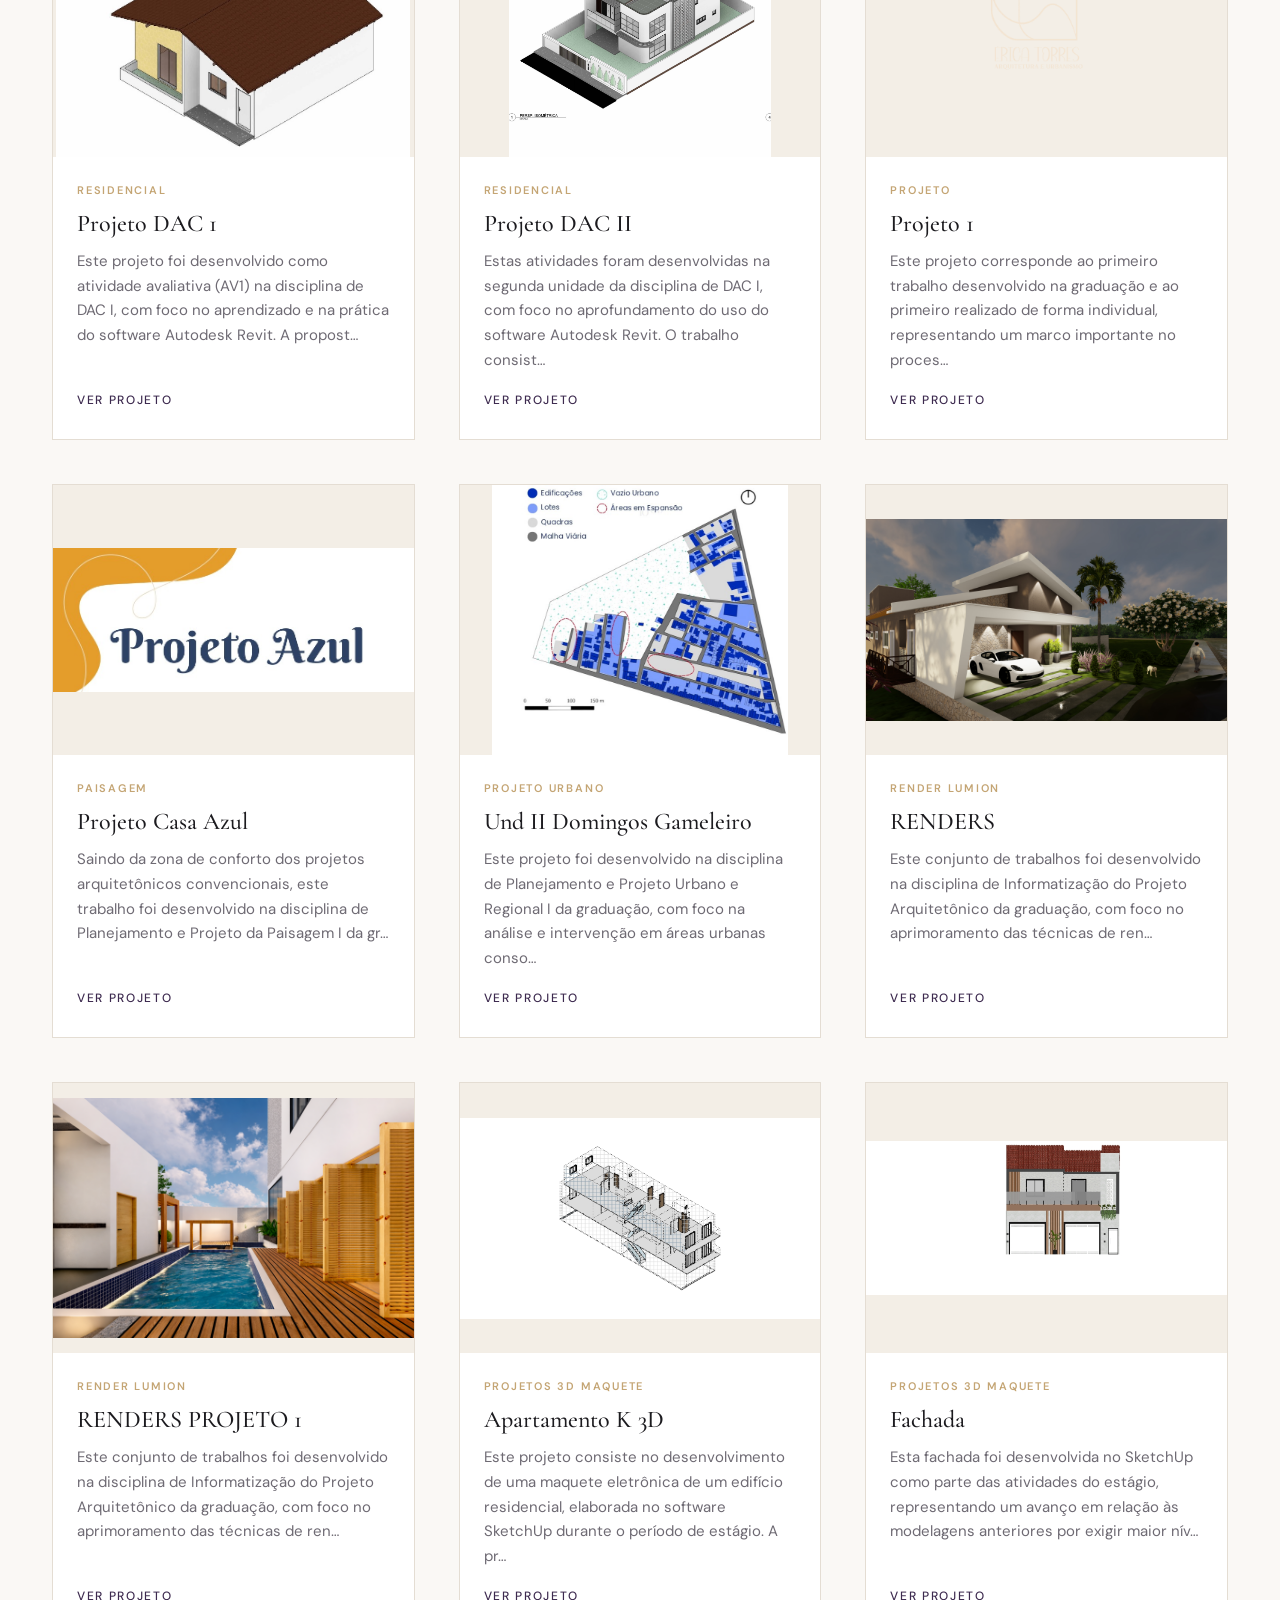
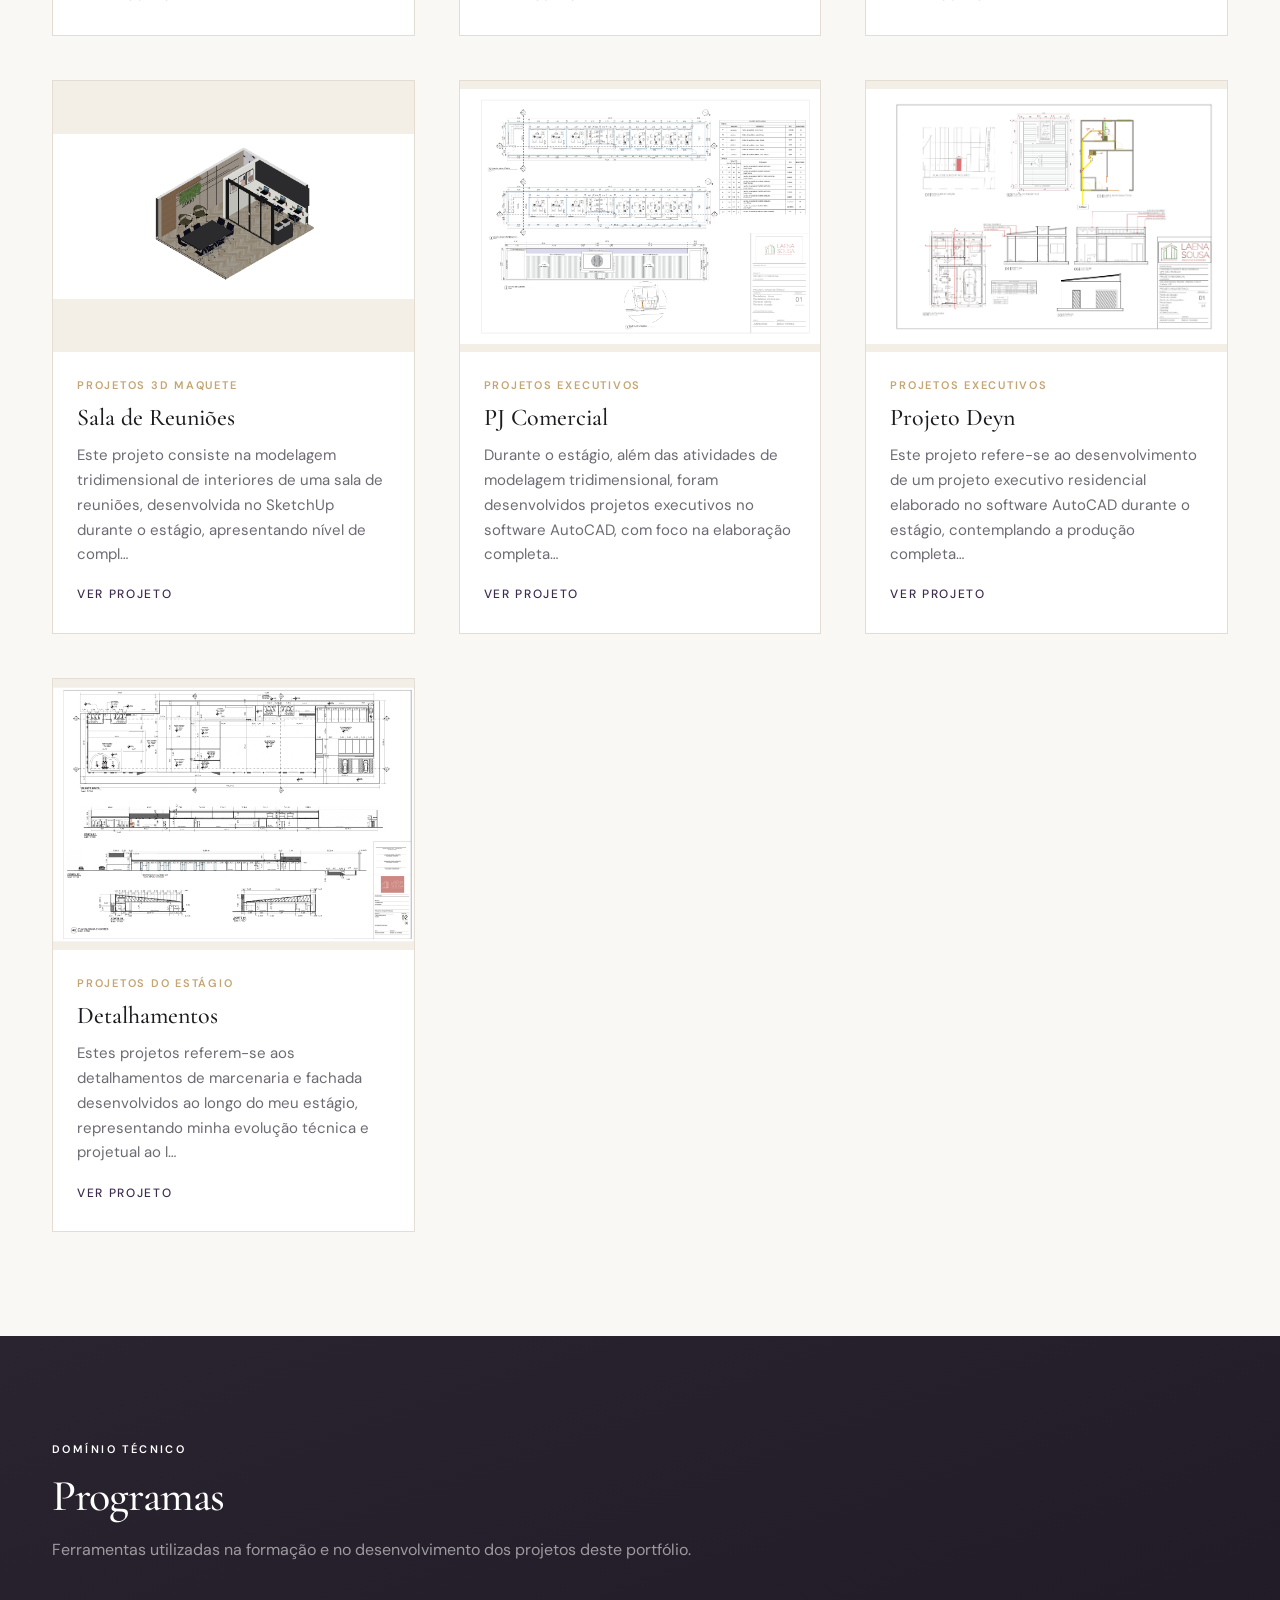
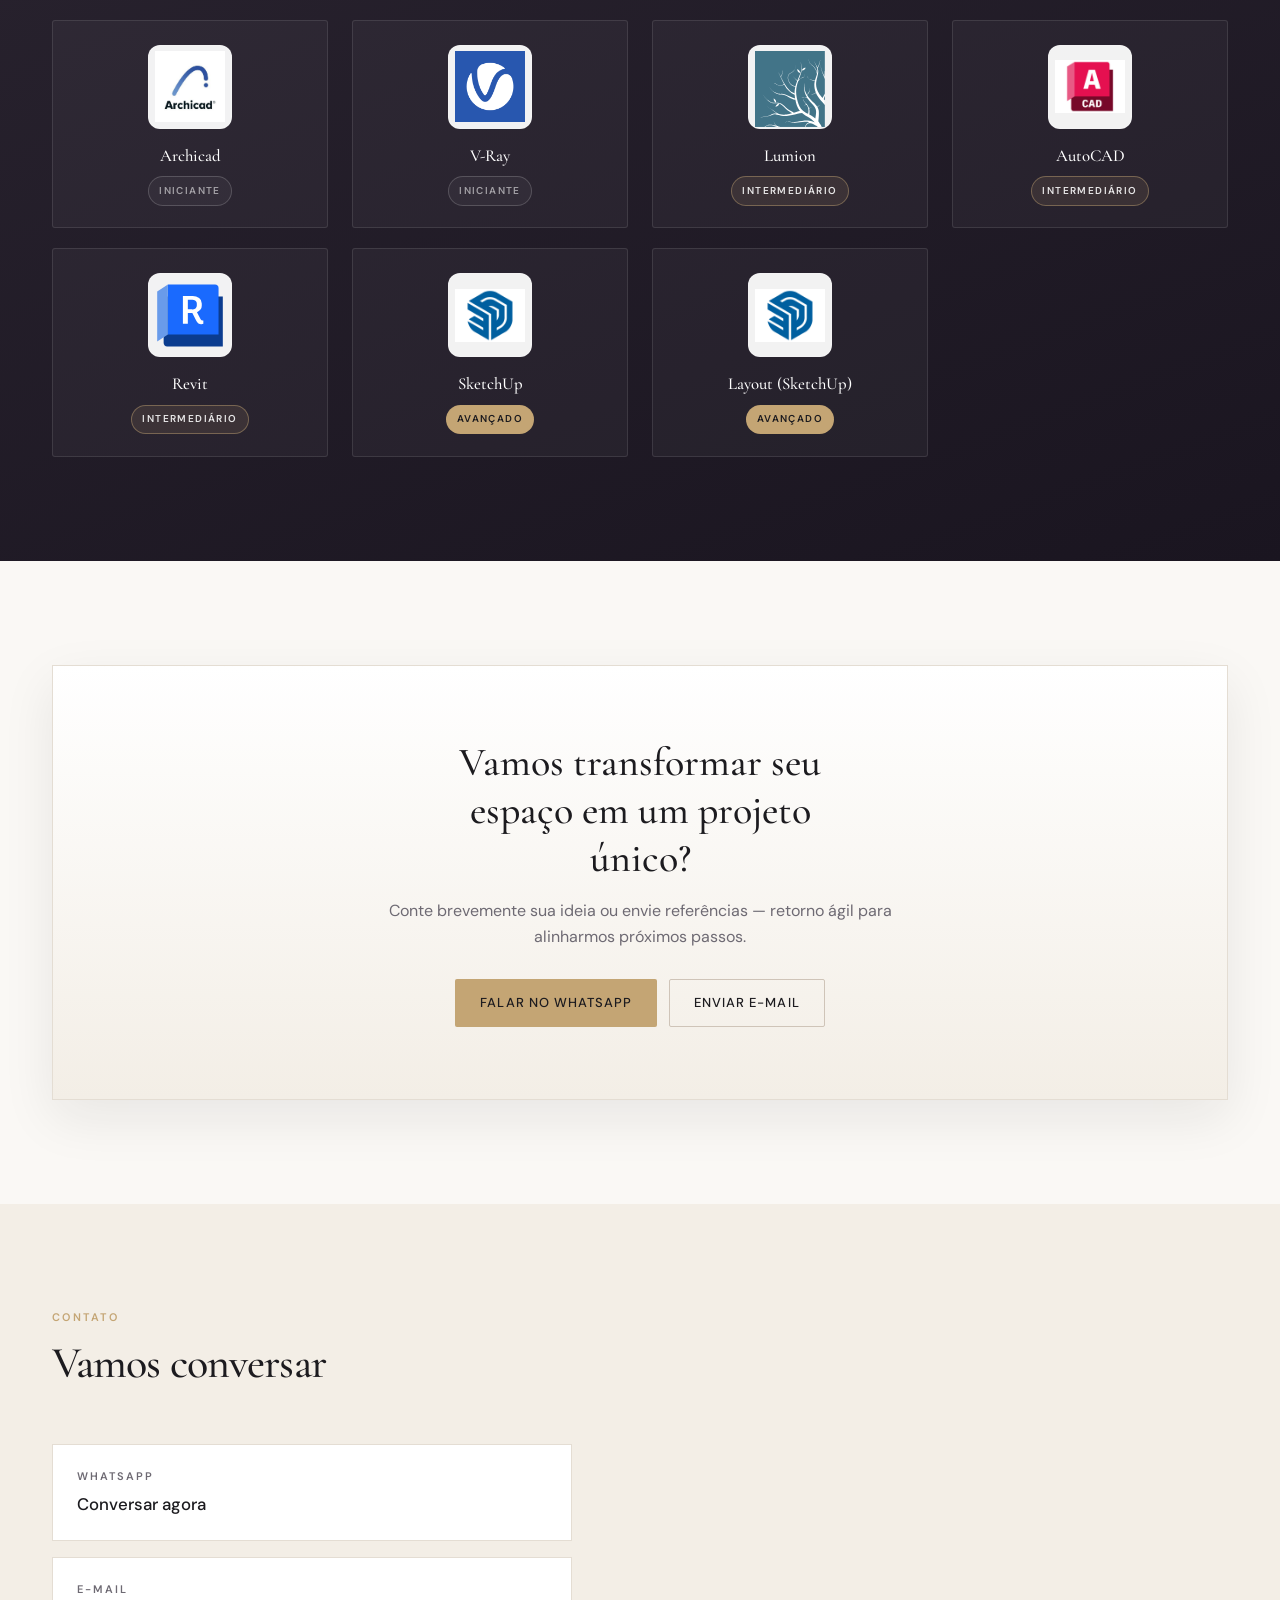
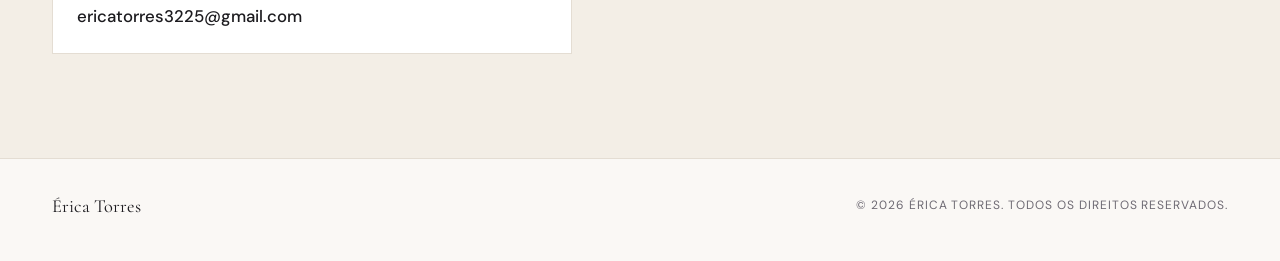
==== commit c0dc54ac: "fix: att portifolio" ====
--- a/project.html
+++ b/project.html
@@ -3,82 +3,99 @@
 <head>
     <meta charset="UTF-8">
     <meta name="viewport" content="width=device-width, initial-scale=1.0">
-    <title>Projeto - Érica Torres</title>
+    <meta name="description" content="Detalhe do projeto — Érica Torres">
+    <title>Projeto — Érica Torres</title>
+    <link rel="preconnect" href="https://fonts.googleapis.com">
+    <link rel="preconnect" href="https://fonts.gstatic.com" crossorigin>
+    <link href="https://fonts.googleapis.com/css2?family=Cormorant+Garamond:ital,wght@0,400;0,500;0,600;1,400&family=DM+Sans:ital,opsz,wght@0,9..40,300;0,9..40,400;0,9..40,500;1,9..40,400&display=swap" rel="stylesheet">
     <link rel="stylesheet" href="css/style.css">
 </head>
-<body>
-    <header class="header">
-        <div class="container">
-            <h1 class="logo">Érica Torres</h1>
-            <nav class="nav">
-                <a href="index.html#sobre" class="nav-link">Sobre</a>
-                <a href="index.html#projetos" class="nav-link">Projetos</a>
-                <a href="index.html#contato" class="nav-link">Contato</a>
+<body class="page-project">
+    <a class="skip-link" href="#projectMain">Ir para o conteúdo</a>
+
+    <header class="site-header site-header--solid" data-header>
+        <div class="site-header__inner container">
+            <a href="index.html#inicio" class="site-logo">Érica Torres</a>
+            <button type="button" class="nav-toggle" id="navToggle" aria-expanded="false" aria-controls="siteNav" aria-label="Abrir menu">
+                <span class="nav-toggle__bar" aria-hidden="true"></span>
+                <span class="nav-toggle__bar" aria-hidden="true"></span>
+            </button>
+            <nav class="site-nav" id="siteNav" aria-label="Principal">
+                <ul class="site-nav__list">
+                    <li><a href="index.html#inicio" class="site-nav__link">Início</a></li>
+                    <li><a href="index.html#sobre" class="site-nav__link">Sobre</a></li>
+                    <li><a href="index.html#projetos" class="site-nav__link">Projetos</a></li>
+                    <li><a href="index.html#servicos" class="site-nav__link">Serviços</a></li>
+                    <li><a href="index.html#diferenciais" class="site-nav__link">Programas</a></li>
+                    <li><a href="index.html#contato" class="site-nav__link">Contato</a></li>
+                </ul>
             </nav>
         </div>
     </header>
 
-    <main class="project-page">
+    <main class="project-page" id="projectMain">
         <div class="container">
-            <a href="index.html#projects" class="back-link">← Voltar</a>
-            
-            <div class="project-header">
+            <a href="index.html#projetos" class="back-link">← Voltar ao portfólio</a>
+
+            <header class="project-header reveal is-visible">
                 <h1 class="project-title" id="projectTitle"></h1>
                 <div class="project-meta">
-                    <p class="project-category" id="projectCategory"></p>
-                    <p class="project-year" id="projectYear"></p>
+                    <p class="project-meta__item" id="projectCategory"></p>
+                    <span class="project-meta__dot" aria-hidden="true"></span>
+                    <p class="project-meta__item" id="projectYear"></p>
                 </div>
                 <p class="project-description" id="projectDescription"></p>
-            </div>
+            </header>
 
-            <div class="project-images" id="projectImages">
-                <!-- Imagens serão inseridas via JavaScript -->
-            </div>
+            <div class="project-gallery" id="projectImages" aria-label="Galeria de imagens do projeto"></div>
 
             <div class="project-download">
                 <div class="download-buttons">
                     <a href="#" class="download-link" id="downloadPdfLink" download>
-                        <span class="download-icon">↓</span>
+                        <span class="download-icon" aria-hidden="true">↓</span>
                         <span class="download-text">Download PDF</span>
                     </a>
                     <a href="#" class="download-link" id="downloadZipLink" download>
-                        <span class="download-icon">↓</span>
+                        <span class="download-icon" aria-hidden="true">↓</span>
                         <span class="download-text">Download arquivos (ZIP)</span>
                     </a>
                     <a href="#" class="download-link" id="externalLink" target="_blank" rel="noopener noreferrer">
-                        <span class="download-icon">→</span>
-                        <span class="download-text">Ver Pasta Externa</span>
+                        <span class="download-icon" aria-hidden="true">→</span>
+                        <span class="download-text">Ver pasta externa</span>
                     </a>
                 </div>
             </div>
 
-            <div class="project-navigation">
-                <a href="#" class="nav-project prev-project" id="prevProject">
+            <nav class="project-navigation" aria-label="Navegação entre projetos">
+                <a href="#" class="nav-project nav-project--prev" id="prevProject">
                     <span class="nav-label">Anterior</span>
                     <span class="nav-title" id="prevTitle"></span>
                 </a>
-                <a href="#" class="nav-project next-project" id="nextProject">
+                <a href="#" class="nav-project nav-project--next" id="nextProject">
                     <span class="nav-label">Próximo</span>
                     <span class="nav-title" id="nextTitle"></span>
                 </a>
-            </div>
+            </nav>
         </div>
     </main>
 
-    <footer class="footer">
-        <div class="container">
-            <p class="footer-text">© 2026 Érica Torres. Todos os direitos reservados.</p>
+    <footer class="site-footer">
+        <div class="container site-footer__inner">
+            <p class="site-footer__brand">Érica Torres</p>
+            <p class="site-footer__copy">© 2026 Érica Torres</p>
         </div>
     </footer>
 
-    <div class="lightbox" id="lightbox">
-        <button class="lightbox-close" id="lightboxClose">&times;</button>
-        <button class="lightbox-nav lightbox-prev" id="lightboxPrev">‹</button>
-        <button class="lightbox-nav lightbox-next" id="lightboxNext">›</button>
+    <div class="lightbox" id="lightbox" role="dialog" aria-modal="true" aria-label="Visualização ampliada">
+        <button type="button" class="lightbox-close" id="lightboxClose" aria-label="Fechar">&times;</button>
+        <button type="button" class="lightbox-nav lightbox-prev" id="lightboxPrev" aria-label="Imagem anterior">‹</button>
+        <button type="button" class="lightbox-nav lightbox-next" id="lightboxNext" aria-label="Próxima imagem">›</button>
         <img src="" alt="" class="lightbox-image" id="lightboxImage">
     </div>
 
     <script src="js/data.js"></script>
+    <script src="js/config.js"></script>
+    <script src="js/project-page.js"></script>
     <script src="js/project.js"></script>
 </body>
-</html>+</html>
--- a/css/style.css
+++ b/css/style.css
@@ -1,52 +1,74 @@
-/* Reset e variáveis */
-* {
+/* Érica Torres — Portfólio (design system) */
+*,
+*::before,
+*::after {
+    box-sizing: border-box;
     margin: 0;
     padding: 0;
-    box-sizing: border-box;
 }
 
 :root {
-    /* Base principal – vinho / roxo */
-    --color-black: #1A1A1A;
-    --color-white: #FFFFFF;
-    --color-background-main: #F4F1F4; /* off-white lilás */
-    --color-background-alt: #EFE9F0;
-    --color-gray: #6F6B70;
-    --color-light-gray: #DED8DF;
-    --color-off-white: #F4F1F4;
-    /* Paleta principal */
-    --color-accent-primary: #6D2C3E;   /* vinho profundo */
-    --color-accent-secondary: #4B3A52; /* roxo acinzentado */
-    --color-accent-soft: #C9B7CF;      /* lilás suave */
-    --font-primary: 'Helvetica Neue', Helvetica, Arial, sans-serif;
-    --transition: all 0.3s cubic-bezier(0.4, 0, 0.2, 1);
+    --color-bg: #faf8f5;
+    --color-bg-sand: #f3eee6;
+    --color-white: #ffffff;
+    --color-ink: #1c1b1f;
+    --color-ink-soft: #3f3d44;
+    --color-muted: #6e6a73;
+    --color-line: #e4ddd3;
+    --color-line-strong: #cfc4b8;
+    --color-accent: #3d2a4f;
+    --color-accent-soft: #5c4a6e;
+    --color-champagne: #c4a574;
+    --color-terracotta: #a86b52;
+    --font-display: "Cormorant Garamond", Georgia, serif;
+    --font-body: "DM Sans", system-ui, sans-serif;
+    --gutter: clamp(1.25rem, 4vw + 0.5rem, 3.25rem);
+    --container: min(1180px, calc(100% - 2 * var(--gutter)));
+    --header-h: 72px;
+    --ease-out: cubic-bezier(0.22, 1, 0.36, 1);
+    --shadow-soft: 0 18px 50px rgba(28, 27, 31, 0.08);
+    --radius: 2px;
 }
 
 html {
     scroll-behavior: smooth;
 }
 
+@media (prefers-reduced-motion: reduce) {
+    html {
+        scroll-behavior: auto;
+    }
+    .reveal {
+        opacity: 1 !important;
+        transform: none !important;
+        transition: none !important;
+    }
+    .project-card__img,
+    .hero__collage .hero__img {
+        transition: none !important;
+    }
+
+    .hero__frame--main:hover,
+    .hero__frame--accent:hover {
+        transform: none !important;
+    }
+
+    .hero__frame--main:hover .hero__img {
+        transform: none !important;
+    }
+}
+
 body {
-    font-family: var(--font-primary);
-    color: var(--color-black);
-    background-color: var(--color-background-main);
-    line-height: 1.6;
-    font-size: 16px;
+    font-family: var(--font-body);
+    font-size: 1rem;
+    line-height: 1.65;
+    color: var(--color-ink-soft);
+    background: var(--color-bg);
     -webkit-font-smoothing: antialiased;
-    -moz-osx-font-smoothing: grayscale;
-    margin-left: 280px;
-}
-
-@media (max-width: 1024px) {
-    body {
-        margin-left: 0;
-        padding-top: 80px;
-    }
-}
-
-a {
-    text-decoration: none;
-    color: inherit;
+}
+
+body.nav-open {
+    overflow: hidden;
 }
 
 img {
@@ -55,778 +77,1374 @@
     display: block;
 }
 
-/* Container */
+a {
+    color: inherit;
+    text-decoration: none;
+}
+
+ul,
+ol {
+    list-style: none;
+}
+
 .container {
-    max-width: 1400px;
-    margin: 0 auto;
-    padding: 0 40px;
-}
-
-@media (max-width: 768px) {
-    .container {
-        padding: 0 20px;
-    }
-}
-
-/* Header Lateral (Sidebar) */
-.header {
+    width: var(--container);
+    margin-inline: auto;
+}
+
+.skip-link {
+    position: absolute;
+    left: -999px;
+    top: 0;
+    background: var(--color-accent);
+    color: var(--color-white);
+    padding: 0.75rem 1rem;
+    z-index: 3000;
+}
+
+.skip-link:focus {
+    left: 1rem;
+    top: 1rem;
+}
+
+/* Header */
+.site-header {
     position: fixed;
-    top: 0;
+    inset: 0 0 auto 0;
+    z-index: 1000;
+    height: var(--header-h);
+    display: flex;
+    align-items: center;
+    justify-content: center;
+    padding-inline: var(--gutter);
+    background: transparent;
+    transition: background 0.35s var(--ease-out), box-shadow 0.35s var(--ease-out),
+        border-color 0.35s var(--ease-out);
+    border-bottom: 1px solid transparent;
+}
+
+.site-header.is-scrolled,
+.site-header--solid {
+    background: rgba(250, 248, 245, 0.92);
+    backdrop-filter: blur(10px);
+    border-bottom-color: var(--color-line);
+    box-shadow: 0 1px 0 rgba(255, 255, 255, 0.6) inset;
+}
+
+.site-header__inner {
+    display: flex;
+    align-items: center;
+    justify-content: space-between;
+    gap: 1rem;
+    width: 100%;
+    max-width: 1180px;
+    margin-inline: auto;
+}
+
+.site-logo {
+    font-family: var(--font-display);
+    font-size: 1.35rem;
+    font-weight: 500;
+    letter-spacing: 0.02em;
+    color: var(--color-ink);
+    transition: color 0.25s var(--ease-out);
+}
+
+/* No topo sobre o hero: texto claro (evita sumir no hover e fundo escuro) */
+.site-header:not(.is-scrolled):not(.site-header--solid):not(.is-menu-open) .site-logo {
+    color: rgba(255, 255, 255, 0.96);
+    text-shadow: 0 1px 20px rgba(0, 0, 0, 0.45);
+}
+
+.site-header:not(.is-scrolled):not(.site-header--solid):not(.is-menu-open) .site-logo:hover {
+    color: #ffffff;
+}
+
+.site-nav__list {
+    display: flex;
+    align-items: center;
+    flex-wrap: wrap;
+    justify-content: flex-end;
+    gap: clamp(0.75rem, 2vw, 1.5rem);
+}
+
+.site-nav__link {
+    font-size: clamp(0.6875rem, 1.1vw, 0.8125rem);
+    font-weight: 500;
+    letter-spacing: 0.1em;
+    text-transform: uppercase;
+    color: var(--color-muted);
+    position: relative;
+    padding-block: 0.25rem;
+    transition: color 0.25s var(--ease-out);
+}
+
+.site-nav__link::after {
+    content: "";
+    position: absolute;
     left: 0;
-    width: 280px;
-    height: 100vh;
-    background: var(--color-accent-primary);
-    z-index: 1000;
-    display: flex;
-    flex-direction: column;
-    padding: 60px 40px;
-}
-
-.header .container {
-    display: flex;
-    flex-direction: column;
-    height: 100%;
-    padding: 0;
-    max-width: none;
-}
-
-.logo {
-    font-size: 18px;
-    font-weight: 400;
-    letter-spacing: 3px;
-    text-transform: uppercase;
-    color: var(--color-white);
-    margin-bottom: 80px;
-}
-
-.nav {
-    display: flex;
-    flex-direction: column;
-    gap: 30px;
-}
-
-.nav-link {
-    font-size: 14px;
-    letter-spacing: 1px;
-    text-transform: uppercase;
-    transition: var(--transition);
-    position: relative;
-    color: rgba(255, 255, 255, 0.6);
-    font-weight: 300;
-    padding-left: 0;
-}
-
-.nav-link::before {
-    content: '';
-    position: absolute;
-    left: -40px;
-    top: 50%;
-    transform: translateY(-50%);
+    bottom: 0;
     width: 0;
     height: 1px;
-    background: var(--color-accent-soft);
-    transition: width 0.3s ease;
-}
-
-.nav-link:hover {
-    color: var(--color-white);
-    padding-left: 15px;
-}
-
-.nav-link:hover::before {
-    width: 30px;
-}
-
-@media (max-width: 1024px) {
-    .header {
+    background: var(--color-champagne);
+    transition: width 0.3s var(--ease-out);
+}
+
+.site-nav__link:hover {
+    color: var(--color-ink);
+}
+
+.site-nav__link:hover::after {
+    width: 100%;
+}
+
+.site-header:not(.is-scrolled):not(.site-header--solid):not(.is-menu-open) .site-nav__link {
+    color: rgba(255, 255, 255, 0.82);
+    text-shadow: 0 1px 14px rgba(0, 0, 0, 0.4);
+}
+
+.site-header:not(.is-scrolled):not(.site-header--solid):not(.is-menu-open) .site-nav__link:hover {
+    color: #ffffff;
+}
+
+.site-header:not(.is-scrolled):not(.site-header--solid):not(.is-menu-open) .site-nav__link:focus-visible {
+    color: #ffffff;
+    outline: 2px solid var(--color-champagne);
+    outline-offset: 4px;
+}
+
+/* Menu mobile aberto: fundo claro no header — links escuros de novo */
+.site-header.is-menu-open {
+    background: rgba(250, 248, 245, 0.97) !important;
+    backdrop-filter: blur(12px);
+    border-bottom-color: var(--color-line) !important;
+}
+
+.site-header.is-menu-open .site-logo,
+.site-header.is-menu-open .site-nav__link {
+    color: var(--color-muted);
+    text-shadow: none;
+}
+
+.site-header.is-menu-open .site-logo:hover,
+.site-header.is-menu-open .site-nav__link:hover {
+    color: var(--color-ink);
+}
+
+.site-header.is-menu-open .site-nav__link::after {
+    background: var(--color-champagne);
+}
+
+.nav-toggle {
+    display: none;
+    width: 44px;
+    height: 44px;
+    border: 1px solid var(--color-line);
+    background: var(--color-white);
+    border-radius: var(--radius);
+    align-items: center;
+    justify-content: center;
+    flex-direction: column;
+    gap: 6px;
+    cursor: pointer;
+    transition: border-color 0.2s, background 0.2s;
+}
+
+.site-header:not(.is-scrolled):not(.site-header--solid):not(.is-menu-open) .nav-toggle {
+    background: rgba(255, 255, 255, 0.12);
+    border-color: rgba(255, 255, 255, 0.35);
+}
+
+.site-header:not(.is-scrolled):not(.site-header--solid):not(.is-menu-open) .nav-toggle:hover {
+    background: rgba(255, 255, 255, 0.2);
+    border-color: rgba(255, 255, 255, 0.55);
+}
+
+.nav-toggle__bar {
+    display: block;
+    width: 20px;
+    height: 2px;
+    background: var(--color-ink);
+    transition: transform 0.25s var(--ease-out), opacity 0.2s, background 0.2s;
+}
+
+.site-header:not(.is-scrolled):not(.site-header--solid):not(.is-menu-open) .nav-toggle__bar {
+    background: #ffffff;
+}
+
+.site-header.is-menu-open .nav-toggle {
+    background: var(--color-white);
+    border-color: var(--color-line);
+}
+
+.site-header.is-menu-open .nav-toggle__bar {
+    background: var(--color-ink);
+}
+
+/* Header sobre hero claro (portfólio editorial) */
+body.has-light-hero .site-header:not(.is-scrolled):not(.site-header--solid):not(.is-menu-open) .site-logo {
+    color: var(--color-ink);
+    text-shadow: none;
+}
+
+body.has-light-hero .site-header:not(.is-scrolled):not(.site-header--solid):not(.is-menu-open) .site-logo:hover {
+    color: var(--color-accent);
+}
+
+body.has-light-hero .site-header:not(.is-scrolled):not(.site-header--solid):not(.is-menu-open) .site-nav__link {
+    color: var(--color-muted);
+    text-shadow: none;
+}
+
+body.has-light-hero .site-header:not(.is-scrolled):not(.site-header--solid):not(.is-menu-open) .site-nav__link:hover {
+    color: var(--color-ink);
+}
+
+body.has-light-hero .site-header:not(.is-scrolled):not(.site-header--solid):not(.is-menu-open) .nav-toggle {
+    background: var(--color-white);
+    border-color: var(--color-line);
+}
+
+body.has-light-hero .site-header:not(.is-scrolled):not(.site-header--solid):not(.is-menu-open) .nav-toggle:hover {
+    border-color: var(--color-line-strong);
+}
+
+body.has-light-hero .site-header:not(.is-scrolled):not(.site-header--solid):not(.is-menu-open) .nav-toggle__bar {
+    background: var(--color-ink);
+}
+
+@media (max-width: 900px) {
+    .nav-toggle {
+        display: inline-flex;
+    }
+
+    .site-nav {
+        position: fixed;
+        inset: var(--header-h) 0 0 0;
+        background: rgba(250, 248, 245, 0.98);
+        padding: 2rem var(--gutter) 2rem;
+        transform: translateY(-100%);
+        opacity: 0;
+        pointer-events: none;
+        transition: transform 0.4s var(--ease-out), opacity 0.3s;
+    }
+
+    .site-nav.is-open {
+        transform: translateY(0);
+        opacity: 1;
+        pointer-events: auto;
+    }
+
+    .site-nav__list {
+        flex-direction: column;
+        align-items: flex-start;
+        gap: 1.25rem;
+    }
+
+    .site-nav__link {
+        font-size: 0.875rem;
+    }
+
+    body.nav-open .nav-toggle__bar:first-child {
+        transform: translateY(4px) rotate(45deg);
+    }
+
+    body.nav-open .nav-toggle__bar:last-child {
+        transform: translateY(-4px) rotate(-45deg);
+    }
+}
+
+/* Hero — capa editorial (duas colunas, fundo claro, imagens reais) */
+.hero--editorial {
+    position: relative;
+    overflow: hidden;
+    color: var(--color-ink-soft);
+    isolation: isolate;
+    background: var(--color-bg);
+}
+
+.hero__bg {
+    position: absolute;
+    inset: 0;
+    z-index: 0;
+    pointer-events: none;
+    background: linear-gradient(
+        165deg,
+        #fdfcfa 0%,
+        var(--color-bg) 38%,
+        var(--color-bg-sand) 100%
+    );
+}
+
+.hero__bg::after {
+    content: "";
+    position: absolute;
+    inset: 0;
+    opacity: 0.035;
+    background-image: linear-gradient(105deg, var(--color-ink) 0%, transparent 55%);
+}
+
+.hero__inner {
+    position: relative;
+    z-index: 1;
+    display: grid;
+    grid-template-columns: minmax(0, 1fr) minmax(0, 1.05fr);
+    gap: clamp(2rem, 5vw, 3.75rem);
+    align-items: center;
+    padding-block: calc(var(--header-h) + 2.5rem) clamp(2.5rem, 6vw, 3.75rem);
+    min-height: min(88vh, 820px);
+}
+
+.hero__text {
+    max-width: 30rem;
+}
+
+.hero__eyebrow {
+    font-size: 0.6875rem;
+    letter-spacing: 0.2em;
+    text-transform: uppercase;
+    color: var(--color-muted);
+    font-weight: 600;
+    margin-bottom: 0.85rem;
+}
+
+.hero--editorial .hero__title {
+    font-family: var(--font-display);
+    font-size: clamp(2.35rem, 4.8vw, 3.65rem);
+    font-weight: 500;
+    line-height: 1.08;
+    letter-spacing: -0.025em;
+    color: var(--color-ink);
+    margin-bottom: 0.65rem;
+}
+
+.hero__subtitle {
+    font-family: var(--font-display);
+    font-size: clamp(1.05rem, 1.9vw, 1.3rem);
+    font-weight: 500;
+    color: var(--color-ink-soft);
+    margin-bottom: 1rem;
+    line-height: 1.35;
+}
+
+.hero__desc {
+    font-size: clamp(0.9rem, 1.35vw, 1rem);
+    line-height: 1.72;
+    color: var(--color-muted);
+    margin-bottom: 1.75rem;
+    max-width: 28rem;
+}
+
+.hero--editorial .hero__actions {
+    display: flex;
+    flex-wrap: wrap;
+    gap: 0.65rem;
+    justify-content: flex-start;
+}
+
+.hero__visual {
+    position: relative;
+    width: 100%;
+}
+
+.hero__collage {
+    position: relative;
+    width: 100%;
+    max-width: 540px;
+    margin-left: auto;
+    margin-right: 0;
+    padding-bottom: 1.5rem;
+}
+
+.hero__frame {
+    margin: 0;
+    overflow: hidden;
+    border-radius: 2px;
+}
+
+.hero__frame--main {
+    position: relative;
+    z-index: 1;
+    border: 1px solid var(--color-line);
+    background: var(--color-white);
+    box-shadow: 0 22px 56px rgba(28, 27, 31, 0.09);
+    transition: box-shadow 0.35s var(--ease-out), transform 0.45s var(--ease-out);
+}
+
+.hero__frame--main:hover {
+    box-shadow: 0 28px 64px rgba(28, 27, 31, 0.12);
+    transform: translateY(-2px);
+}
+
+.hero__frame--main .hero__img {
+    width: 100%;
+    aspect-ratio: 4 / 3;
+    object-fit: cover;
+    object-position: center;
+    display: block;
+    transition: transform 0.55s var(--ease-out);
+}
+
+.hero__frame--main:hover .hero__img {
+    transform: scale(1.02);
+}
+
+.hero__frame--accent {
+    position: absolute;
+    z-index: 2;
+    bottom: 0;
+    right: 0;
+    left: auto;
+    width: min(46%, 220px);
+    transform: translate(6%, 14%);
+    border: 3px solid var(--color-white);
+    background: #f7f4ef;
+    box-shadow: 0 14px 36px rgba(28, 27, 31, 0.14);
+    transition: box-shadow 0.35s var(--ease-out), transform 0.35s var(--ease-out);
+}
+
+.hero__frame--accent:hover {
+    box-shadow: 0 18px 44px rgba(28, 27, 31, 0.18);
+    transform: translate(6%, 12%);
+}
+
+.hero__frame--accent .hero__img {
+    width: 100%;
+    max-height: min(200px, 28vw);
+    height: auto;
+    object-fit: contain;
+    object-position: center bottom;
+    display: block;
+}
+
+@media (max-width: 900px) {
+    .hero__inner {
+        grid-template-columns: 1fr;
+        min-height: auto;
+        padding-block: calc(var(--header-h) + 1.75rem) 2.25rem;
+        gap: 2rem;
+    }
+
+    .hero__text {
+        max-width: none;
+    }
+
+    .hero--editorial .hero__title {
+        font-size: clamp(2rem, 9vw, 2.85rem);
+    }
+
+    .hero__collage {
+        max-width: 100%;
+        margin-inline: auto;
+        padding-bottom: 2rem;
+    }
+
+    .hero__frame--accent {
+        width: min(44%, 200px);
+        transform: translate(4%, 10%);
+    }
+
+    .hero__frame--accent:hover {
+        transform: translate(4%, 8%);
+    }
+}
+
+@media (max-width: 540px) {
+    .hero--editorial .hero__actions {
+        flex-direction: column;
+        align-items: stretch;
+    }
+
+    .hero--editorial .hero__actions .btn {
         width: 100%;
-        height: auto;
-        flex-direction: row;
-        padding: 20px 30px;
-    }
-    
-    .header .container {
-        flex-direction: row;
-        justify-content: space-between;
-        align-items: center;
-    }
-    
-    .logo {
-        margin-bottom: 0;
-        font-size: 16px;
-    }
-    
-    .nav {
-        flex-direction: row;
-        gap: 25px;
-    }
-    
-    .nav-link {
-        font-size: 12px;
-        padding-left: 0 !important;
-    }
-    
-    .nav-link::before {
-        display: none;
-    }
-}
-
-.nav-link::after {
-    content: '';
-    position: absolute;
-    bottom: -5px;
-    left: 0;
-    width: 0;
-    height: 1px;
-    background-color: var(--color-black);
-    transition: var(--transition);
-}
-
-.nav-link:hover::after {
-    width: 100%;
-}
-
-@media (max-width: 768px) {
-    .nav {
-        gap: 20px;
-    }
-    
-    .nav-link {
-        font-size: 12px;
-    }
-}
-
-/* Hero Section - Sobre */
-.hero-section {
-    min-height: 100vh;
-    display: flex;
-    align-items: center;
-    padding: 80px 0;
-    background: var(--color-background-main);
-}
-
-.hero-content {
-    max-width: 800px;
-}
-
-.hero-greeting {
-    font-size: 16px;
-    font-weight: 300;
-    letter-spacing: 2px;
-    text-transform: uppercase;
-    color: var(--color-accent-secondary);
-    margin-bottom: 30px;
-}
-
-.hero-name {
-    font-size: 72px;
-    font-weight: 300;
-    line-height: 1.1;
-    margin-bottom: 40px;
-    letter-spacing: -2px;
-    color: var(--color-accent-primary);
-}
-
-.hero-description {
-    font-size: 20px;
-    font-weight: 300;
-    line-height: 1.8;
-    color: var(--color-gray);
-    margin-bottom: 50px;
-}
-
-.hero-cta {
+    }
+}
+
+/* Buttons */
+.btn {
     display: inline-flex;
     align-items: center;
-    gap: 10px;
-    padding: 15px 40px;
-    background: var(--color-accent-secondary);
+    justify-content: center;
+    gap: 0.5rem;
+    min-height: 48px;
+    padding: 0 1.5rem;
+    font-family: var(--font-body);
+    font-size: 0.8125rem;
+    font-weight: 500;
+    letter-spacing: 0.08em;
+    text-transform: uppercase;
+    border-radius: var(--radius);
+    border: 1px solid transparent;
+    cursor: pointer;
+    transition: background 0.25s var(--ease-out), color 0.25s, border-color 0.25s, transform 0.2s;
+}
+
+.btn--primary {
+    background: var(--color-champagne);
+    color: var(--color-ink);
+    border-color: rgba(196, 165, 116, 0.5);
+}
+
+.btn--primary:hover {
+    background: #d4b98a;
+    transform: translateY(-1px);
+}
+
+.btn--ghost {
+    background: rgba(255, 255, 255, 0.08);
     color: var(--color-white);
-    text-decoration: none;
-    font-size: 12px;
+    border-color: rgba(255, 255, 255, 0.35);
+}
+
+.btn--ghost:hover {
+    background: rgba(255, 255, 255, 0.16);
+}
+
+.btn--sm {
+    min-height: 44px;
+    padding: 0 1.2rem;
+    font-size: 0.75rem;
+    letter-spacing: 0.1em;
+}
+
+.btn--outline-dark {
+    background: transparent;
+    color: var(--color-ink-soft);
+    border-color: var(--color-line-strong);
+}
+
+.btn--outline-dark:hover {
+    background: var(--color-white);
+    border-color: var(--color-accent);
+    color: var(--color-accent);
+    transform: translateY(-1px);
+}
+
+.btn--line {
+    background: transparent;
+    color: var(--color-ink);
+    border-color: var(--color-line-strong);
+}
+
+.btn--line:hover {
+    border-color: var(--color-accent);
+    color: var(--color-accent);
+}
+
+.btn--text {
+    padding: 0;
+    min-height: auto;
+    border: none;
+    background: none;
+    color: var(--color-accent);
+    letter-spacing: 0.14em;
+    font-size: 0.75rem;
+}
+
+.btn--text:hover {
+    color: var(--color-terracotta);
+    transform: none;
+}
+
+/* Sections */
+.section {
+    padding: clamp(4rem, 10vw, 6.5rem) 0;
+}
+
+.section--sand {
+    background: var(--color-bg-sand);
+}
+
+.section--dark {
+    background: linear-gradient(160deg, #2a2430 0%, #1a1520 100%);
+    color: rgba(255, 255, 255, 0.82);
+}
+
+.section__head {
+    max-width: 720px;
+    margin-bottom: clamp(2.5rem, 5vw, 3.5rem);
+}
+
+.section__head--split {
+    display: grid;
+    gap: 1.5rem;
+}
+
+@media (min-width: 900px) {
+    .section__head--split {
+        grid-template-columns: 1fr 1.1fr;
+        align-items: end;
+        max-width: none;
+    }
+}
+
+.section__head--light .section__title,
+.section__head--light .section__kicker {
+    color: var(--color-white);
+}
+
+.section__kicker {
+    font-size: 0.6875rem;
+    letter-spacing: 0.22em;
     text-transform: uppercase;
-    letter-spacing: 2px;
-    font-weight: 400;
-    transition: var(--transition);
-}
-
-.hero-cta:hover {
-    background: var(--color-accent-primary);
-}
-
-@media (max-width: 768px) {
-    .hero-section {
-        padding: 60px 0;
-    }
-    
-    .hero-name {
-        font-size: 42px;
-    }
-    
-    .hero-description {
-        font-size: 18px;
-    }
-}
-
-/* Projects Section */
-.projects {
-    padding: 80px 0;
-    background: var(--color-background-alt);
-}
-
-.projects-carousel-list {
+    color: var(--color-champagne);
+    margin-bottom: 0.75rem;
+    font-weight: 600;
+}
+
+.section__title {
+    font-family: var(--font-display);
+    font-size: clamp(2rem, 4vw, 2.75rem);
+    font-weight: 500;
+    color: var(--color-ink);
+    letter-spacing: -0.02em;
+    line-height: 1.15;
+}
+
+.section__subtitle {
+    margin-top: 1rem;
+    font-size: 1rem;
+    color: var(--color-muted);
+    max-width: 42rem;
+}
+
+.section__subtitle--muted {
+    color: rgba(255, 255, 255, 0.55);
+}
+
+.section__lead {
+    font-family: var(--font-display);
+    font-size: clamp(1.25rem, 2.5vw, 1.5rem);
+    color: var(--color-ink);
+    line-height: 1.45;
+}
+
+/* About */
+.about__grid {
+    display: grid;
+    gap: 2.5rem;
+    align-items: start;
+}
+
+@media (min-width: 900px) {
+    .about__grid {
+        grid-template-columns: minmax(0, 0.95fr) minmax(0, 1.05fr);
+        gap: 4rem;
+    }
+}
+
+.about__figure {
+    margin: 0;
+    background: var(--color-bg-sand);
+    border: 1px solid var(--color-line);
+}
+
+.about__img {
+    width: 100%;
+    height: auto;
+    object-fit: cover;
+    aspect-ratio: 4 / 5;
+}
+
+.about__text p + p {
+    margin-top: 1rem;
+}
+
+.about__highlights {
+    margin-top: 2rem;
+    display: grid;
+    gap: 1rem;
+}
+
+.about__highlight {
+    padding: 1.25rem 1.35rem;
+    border: 1px solid var(--color-line);
+    background: var(--color-white);
+    box-shadow: var(--shadow-soft);
+}
+
+.about__highlight-label {
+    display: block;
+    font-size: 0.6875rem;
+    letter-spacing: 0.18em;
+    text-transform: uppercase;
+    color: var(--color-accent);
+    margin-bottom: 0.35rem;
+    font-weight: 600;
+}
+
+.about__highlight-text {
+    font-size: 0.9375rem;
+    color: var(--color-muted);
+}
+
+/* Services */
+.services__grid {
+    display: grid;
+    gap: 1.25rem;
+}
+
+@media (min-width: 640px) {
+    .services__grid {
+        grid-template-columns: repeat(2, 1fr);
+    }
+}
+
+@media (min-width: 1024px) {
+    .services__grid {
+        grid-template-columns: repeat(3, 1fr);
+    }
+}
+
+.service-card {
+    background: var(--color-white);
+    border: 1px solid var(--color-line);
+    padding: 1.75rem 1.5rem;
     display: flex;
     flex-direction: column;
-    gap: 100px;
-}
-
-/* Project Carousel Item */
-.project-carousel-item {
+    gap: 1rem;
+    min-height: 100%;
+    transition: border-color 0.25s, box-shadow 0.25s, transform 0.25s var(--ease-out);
+}
+
+.service-card:hover {
+    border-color: var(--color-line-strong);
+    box-shadow: var(--shadow-soft);
+    transform: translateY(-3px);
+}
+
+.service-card__icon {
+    width: 44px;
+    height: 44px;
+    display: grid;
+    place-items: center;
+    color: var(--color-accent);
+    border: 1px solid var(--color-line);
+    border-radius: var(--radius);
+}
+
+.service-card__icon svg {
+    width: 22px;
+    height: 22px;
+}
+
+.service-card__title {
+    font-family: var(--font-display);
+    font-size: 1.35rem;
+    color: var(--color-ink);
+    font-weight: 500;
+}
+
+.service-card__text {
+    font-size: 0.9375rem;
+    color: var(--color-muted);
+}
+
+/* Portfolio filters */
+.portfolio__filters {
+    display: flex;
+    flex-wrap: wrap;
+    gap: 0.5rem;
+    margin-bottom: 2rem;
+}
+
+.filter-chip {
+    font-family: var(--font-body);
+    font-size: 0.75rem;
+    font-weight: 500;
+    letter-spacing: 0.06em;
+    text-transform: uppercase;
+    padding: 0.55rem 1rem;
+    border-radius: 999px;
+    border: 1px solid var(--color-line);
+    background: var(--color-white);
+    color: var(--color-muted);
+    cursor: pointer;
+    transition: background 0.2s, color 0.2s, border-color 0.2s;
+}
+
+.filter-chip:hover {
+    border-color: var(--color-line-strong);
+    color: var(--color-ink);
+}
+
+.filter-chip.is-active {
+    background: var(--color-accent);
+    color: var(--color-white);
+    border-color: var(--color-accent);
+}
+
+/* Portfolio grid */
+.portfolio__grid {
+    display: grid;
+    gap: clamp(1.75rem, 4vw, 2.75rem);
+}
+
+@media (min-width: 700px) {
+    .portfolio__grid {
+        grid-template-columns: repeat(2, 1fr);
+    }
+}
+
+@media (min-width: 1100px) {
+    .portfolio__grid {
+        grid-template-columns: repeat(3, 1fr);
+    }
+}
+
+.project-card {
+    display: flex;
+    flex-direction: column;
+    background: var(--color-white);
+    border: 1px solid var(--color-line);
+    overflow: hidden;
+    transition: box-shadow 0.3s var(--ease-out), transform 0.3s var(--ease-out);
+}
+
+.project-card:hover {
+    box-shadow: var(--shadow-soft);
+    transform: translateY(-4px);
+}
+
+.project-card__media {
     position: relative;
-    height: 60vh;
-    min-height: 450px;
-    max-height: 600px;
+    aspect-ratio: 4 / 3;
+    background: var(--color-bg-sand);
     overflow: hidden;
-    cursor: pointer;
-    transition: all 0.5s cubic-bezier(0.4, 0, 0.2, 1);
-    border: 1px solid var(--color-light-gray);
-}
-
-.project-carousel-item:hover {
-    border-color: var(--color-accent-soft);
-}
-
-.carousel-container {
-    position: relative;
+}
+
+.project-card__img {
     width: 100%;
     height: 100%;
-}
-
-.carousel-images {
-    display: flex;
-    width: 100%;
-    height: 100%;
-    transition: transform 0.5s ease;
-}
-
-.carousel-slide {
-    min-width: 100%;
-    height: 100%;
-}
-
-.carousel-slide img {
-    width: 100%;
-    height: 100%;
-    object-fit: cover;
-    display: block;
-}
-
-/* Carousel Controls */
-.carousel-controls {
-    position: absolute;
-    top: 50%;
-    width: 100%;
-    transform: translateY(-50%);
-    display: flex;
+    object-fit: contain;
+    object-position: center;
+    transition: transform 0.6s var(--ease-out);
+}
+
+.project-card:hover .project-card__img {
+    transform: scale(1.04);
+}
+
+.project-card__body {
+    padding: 1.5rem 1.5rem 1.75rem;
+    display: flex;
+    flex-direction: column;
+    gap: 0.65rem;
+    flex: 1;
+}
+
+.project-card__category {
+    font-size: 0.6875rem;
+    letter-spacing: 0.16em;
+    text-transform: uppercase;
+    color: var(--color-champagne);
+    font-weight: 600;
+}
+
+.project-card__name {
+    font-family: var(--font-display);
+    font-size: 1.5rem;
+    font-weight: 500;
+    color: var(--color-ink);
+    line-height: 1.2;
+}
+
+.project-card__excerpt {
+    font-size: 0.9375rem;
+    color: var(--color-muted);
+    flex: 1;
+}
+
+.project-card__btn {
+    margin-top: 0.5rem;
+    align-self: flex-start;
+}
+
+/* Programas (seção escura — ícones Devicon + níveis) */
+.programs-grid {
+    display: grid;
+    grid-template-columns: repeat(auto-fill, minmax(148px, 1fr));
+    gap: clamp(1rem, 3vw, 1.35rem);
+    list-style: none;
+    margin: 0;
+    padding: 0;
+}
+
+@media (min-width: 640px) {
+    .programs-grid {
+        grid-template-columns: repeat(auto-fill, minmax(160px, 1fr));
+    }
+}
+
+@media (min-width: 900px) {
+    .programs-grid {
+        grid-template-columns: repeat(4, 1fr);
+    }
+}
+
+@media (min-width: 1100px) {
+    .programs-grid {
+        grid-template-columns: repeat(4, 1fr);
+        gap: 1.25rem 1.5rem;
+    }
+}
+
+.program-card {
+    display: flex;
+    flex-direction: column;
+    align-items: center;
+    text-align: center;
+    padding: 1.5rem 1rem 1.35rem;
+    margin: 0;
+    background: rgba(255, 255, 255, 0.04);
+    border: 1px solid rgba(255, 255, 255, 0.1);
+    border-radius: 3px;
+    transition: border-color 0.3s var(--ease-out), background 0.3s var(--ease-out), transform 0.35s var(--ease-out),
+        box-shadow 0.35s var(--ease-out);
+}
+
+.program-card:hover {
+    background: rgba(255, 255, 255, 0.07);
+    border-color: rgba(196, 165, 116, 0.45);
+    box-shadow: 0 20px 48px rgba(0, 0, 0, 0.28);
+    transform: translateY(-4px);
+}
+
+.program-card__icon-wrap {
+    width: 5.25rem;
+    height: 5.25rem;
+    display: grid;
+    place-items: center;
+    padding: 0.35rem;
+    box-sizing: border-box;
+    margin-bottom: 1rem;
+    background: rgba(255, 255, 255, 0.94);
+    border: 1px solid rgba(255, 255, 255, 0.12);
+    border-radius: 12px;
+}
+
+.program-card__icon {
+    max-width: 100%;
+    max-height: 100%;
+    width: auto;
+    height: auto;
+    object-fit: contain;
+}
+
+.program-card__fallback {
+    font-family: var(--font-display);
+    font-size: 1rem;
+    font-weight: 600;
+    color: var(--color-champagne);
+    letter-spacing: 0.02em;
+}
+
+.program-card__name {
+    font-family: var(--font-display);
+    font-size: 1.05rem;
+    font-weight: 500;
+    color: #ffffff;
+    line-height: 1.25;
+    margin-bottom: 0.65rem;
+}
+
+.program-card__level {
+    font-size: 0.625rem;
+    font-weight: 600;
+    letter-spacing: 0.14em;
+    text-transform: uppercase;
+    padding: 0.35rem 0.65rem;
+    border-radius: 999px;
+    border: 1px solid transparent;
+}
+
+.program-card__level--beginner {
+    color: rgba(255, 255, 255, 0.55);
+    border-color: rgba(255, 255, 255, 0.18);
+    background: rgba(255, 255, 255, 0.04);
+}
+
+.program-card__level--intermediate {
+    color: rgba(255, 255, 255, 0.88);
+    border-color: rgba(196, 165, 116, 0.45);
+    background: rgba(196, 165, 116, 0.12);
+}
+
+.program-card__level--advanced {
+    color: var(--color-ink);
+    background: var(--color-champagne);
+    border-color: rgba(196, 165, 116, 0.6);
+}
+
+/* Differentials (legado — não usado na home atual) */
+.differentials__grid {
+    display: grid;
+    gap: 1.25rem;
+}
+
+@media (min-width: 700px) {
+    .differentials__grid {
+        grid-template-columns: repeat(2, 1fr);
+    }
+}
+
+@media (min-width: 1000px) {
+    .differentials__grid {
+        grid-template-columns: repeat(3, 1fr);
+    }
+}
+
+.differential-card {
+    padding: 1.5rem 1.35rem;
+    border: 1px solid var(--color-line);
+    background: var(--color-white);
+    transition: border-color 0.25s, box-shadow 0.25s;
+}
+
+.differential-card:hover {
+    border-color: var(--color-champagne);
+    box-shadow: var(--shadow-soft);
+}
+
+.differential-card__title {
+    font-family: var(--font-display);
+    font-size: 1.2rem;
+    color: var(--color-ink);
+    margin-bottom: 0.5rem;
+    font-weight: 500;
+}
+
+.differential-card__text {
+    font-size: 0.9rem;
+    color: var(--color-muted);
+}
+
+/* CTA */
+.cta-block__inner {
+    text-align: center;
+    padding: clamp(3rem, 8vw, 4.5rem) 1.5rem;
+    border: 1px solid var(--color-line);
+    background: linear-gradient(180deg, var(--color-white) 0%, var(--color-bg-sand) 100%);
+    box-shadow: var(--shadow-soft);
+}
+
+.cta-block__title {
+    font-family: var(--font-display);
+    font-size: clamp(1.75rem, 3.5vw, 2.5rem);
+    color: var(--color-ink);
+    font-weight: 500;
+    max-width: 28rem;
+    margin: 0 auto 1rem;
+    line-height: 1.2;
+}
+
+.cta-block__text {
+    color: var(--color-muted);
+    max-width: 32rem;
+    margin: 0 auto 1.75rem;
+}
+
+.cta-block__actions {
+    display: flex;
+    flex-wrap: wrap;
+    gap: 0.75rem;
+    justify-content: center;
+}
+
+/* Contact */
+.contact__list {
+    display: grid;
+    gap: 1rem;
+    max-width: 520px;
+}
+
+.contact__link {
+    display: flex;
+    flex-direction: column;
+    gap: 0.35rem;
+    padding: 1.35rem 1.5rem;
+    border: 1px solid var(--color-line);
+    background: var(--color-white);
+    transition: border-color 0.25s, transform 0.25s var(--ease-out);
+}
+
+.contact__link:hover {
+    border-color: var(--color-accent);
+    transform: translateY(-2px);
+}
+
+.contact__label {
+    font-size: 0.6875rem;
+    letter-spacing: 0.18em;
+    text-transform: uppercase;
+    color: var(--color-muted);
+    font-weight: 600;
+}
+
+.contact__value {
+    font-size: 1.05rem;
+    color: var(--color-ink);
+    font-weight: 500;
+}
+
+/* Footer */
+.site-footer {
+    border-top: 1px solid var(--color-line);
+    padding: 2rem 0 2.5rem;
+    background: var(--color-bg);
+}
+
+.site-footer__inner {
+    display: flex;
+    flex-wrap: wrap;
+    align-items: center;
     justify-content: space-between;
-    padding: 0 30px;
-    z-index: 10;
-    pointer-events: none;
-}
-
-.carousel-btn {
-    background: rgba(255, 255, 255, 0.9);
-    backdrop-filter: blur(5px);
-    border: 1px solid rgba(0, 0, 0, 0.1);
-    width: 40px;
-    height: 40px;
+    gap: 1rem;
+}
+
+.site-footer__brand {
+    font-family: var(--font-display);
+    font-size: 1.15rem;
+    color: var(--color-ink);
+}
+
+.site-footer__copy {
+    font-size: 0.75rem;
+    letter-spacing: 0.08em;
+    text-transform: uppercase;
+    color: var(--color-muted);
+}
+
+/* Reveal */
+.reveal {
+    opacity: 0;
+    transform: translateY(16px);
+    transition: opacity 0.7s var(--ease-out), transform 0.7s var(--ease-out);
+}
+
+.reveal--delay-1 {
+    transition-delay: 0.08s;
+}
+
+.reveal--delay-2 {
+    transition-delay: 0.16s;
+}
+
+.reveal--delay-3 {
+    transition-delay: 0.24s;
+}
+
+.reveal.is-visible {
+    opacity: 1;
+    transform: none;
+}
+
+/* Project detail page */
+.page-project .project-page {
+    padding-top: calc(var(--header-h) + 2.5rem);
+    padding-bottom: 5rem;
+}
+
+.back-link {
+    display: inline-flex;
+    font-size: 0.75rem;
+    letter-spacing: 0.14em;
+    text-transform: uppercase;
+    color: var(--color-muted);
+    margin-bottom: 2.5rem;
+    font-weight: 500;
+    border-bottom: 1px solid transparent;
+    transition: color 0.2s, border-color 0.2s;
+}
+
+.back-link:hover {
+    color: var(--color-accent);
+    border-bottom-color: var(--color-champagne);
+}
+
+.project-header {
+    max-width: 900px;
+    margin-bottom: 3rem;
+}
+
+.project-title {
+    font-family: var(--font-display);
+    font-size: clamp(2.25rem, 4vw, 3rem);
+    font-weight: 500;
+    color: var(--color-ink);
+    letter-spacing: -0.02em;
+    line-height: 1.1;
+    margin-bottom: 1.25rem;
+}
+
+.project-meta {
+    display: flex;
+    flex-wrap: wrap;
+    align-items: center;
+    gap: 0.5rem 1rem;
+    margin-bottom: 1.5rem;
+    font-size: 0.8125rem;
+    letter-spacing: 0.12em;
+    text-transform: uppercase;
+    color: var(--color-muted);
+    font-weight: 600;
+}
+
+.project-meta__dot {
+    width: 4px;
+    height: 4px;
     border-radius: 50%;
-    cursor: pointer;
-    display: flex;
-    align-items: center;
-    justify-content: center;
-    font-size: 16px;
-    transition: all 0.3s ease;
-    pointer-events: all;
-    color: var(--color-black);
-    opacity: 0;
-}
-
-.project-carousel-item:hover .carousel-btn {
-    opacity: 1;
-}
-
-.carousel-btn:hover {
-    background: var(--color-accent-secondary);
-    color: var(--color-white);
-    transform: scale(1.1);
-}
-
-/* Carousel Indicators */
-.carousel-indicators {
-    position: absolute;
-    bottom: 30px;
-    left: 50%;
-    transform: translateX(-50%);
-    display: flex;
-    gap: 8px;
-    z-index: 10;
-}
-
-.carousel-indicator {
-    width: 8px;
-    height: 8px;
-    border-radius: 50%;
-    background: rgba(255, 255, 255, 0.4);
-    cursor: pointer;
-    transition: all 0.3s ease;
-}
-
-.carousel-indicator:hover {
-    background: rgba(255, 255, 255, 0.7);
-}
-
-.carousel-indicator.active {
-    background: var(--color-accent-soft);
-    width: 24px;
-    border-radius: 4px;
-}
-
-/* Project Overlay */
-.project-overlay {
-    position: absolute;
-    top: 0;
-    left: 0;
-    width: 100%;
-    height: 100%;
-    background: linear-gradient(to top, rgba(0,0,0,0.9) 0%, rgba(0,0,0,0.3) 50%, rgba(0,0,0,0) 100%);
+    background: var(--color-champagne);
+}
+
+.project-description {
+    font-size: 1.05rem;
+    line-height: 1.8;
+    color: var(--color-muted);
+}
+
+.project-gallery {
     display: flex;
     flex-direction: column;
-    justify-content: flex-end;
-    align-items: center;
-    padding: 60px 120px;
-    z-index: 5;
-    transition: all 0.5s cubic-bezier(0.4, 0, 0.2, 1);
-}
-
-.project-carousel-item:hover .project-overlay {
-    background: linear-gradient(to top, rgba(0,0,0,0.95) 0%, rgba(0,0,0,0.4) 50%, rgba(0,0,0,0.1) 100%);
-}
-
-.project-overlay-content {
-    max-width: 600px;
-    text-align: center;
-    transform: translateY(0);
-    transition: transform 0.5s cubic-bezier(0.4, 0, 0.2, 1);
-}
-
-.project-carousel-item:hover .project-overlay-content {
-    transform: translateY(-5px);
-}
-
-.project-overlay-category {
-    display: inline-block;
-    font-size: 10px;
-    text-transform: uppercase;
-    letter-spacing: 2px;
-    color: var(--color-accent-soft);
-    margin-bottom: 15px;
-    font-weight: 400;
-    opacity: 0.9;
-}
-
-.project-overlay-title {
-    font-size: 42px;
-    font-weight: 300;
-    color: var(--color-white);
-    margin-bottom: 20px;
-    line-height: 1.2;
-    letter-spacing: -0.5px;
-}
-
-.project-overlay-description {
-    font-size: 16px;
-    font-weight: 300;
-    color: rgba(255, 255, 255, 0.85);
-    line-height: 1.6;
-    margin-bottom: 25px;
-    display: -webkit-box;
-    -webkit-line-clamp: 2;
-    -webkit-box-orient: vertical;
+    gap: 1.5rem;
+    margin-bottom: 4rem;
+}
+
+.project-gallery__item {
+    cursor: zoom-in;
+    border: 1px solid var(--color-line);
+    background: var(--color-bg-sand);
     overflow: hidden;
-}
-
-.project-overlay-link {
-    display: inline-flex;
-    align-items: center;
-    gap: 10px;
-    padding: 12px 30px;
-    background: var(--color-accent-secondary);
-    color: var(--color-white);
-    text-decoration: none;
-    font-size: 11px;
-    text-transform: uppercase;
-    letter-spacing: 2px;
-    font-weight: 400;
-    transition: all 0.4s cubic-bezier(0.4, 0, 0.2, 1);
-    border: 1px solid var(--color-accent-secondary);
-}
-
-.project-overlay-link:hover {
-    background: var(--color-accent-primary);
-    border-color: var(--color-accent-primary);
-}
-
-.project-overlay-link span {
-    transition: transform 0.3s ease;
-}
-
-.project-overlay-link:hover span {
-    transform: translateX(3px);
-}
-
-@media (max-width: 768px) {
-    .projects {
-        padding: 40px 0;
-    }
-    
-    .projects-carousel-list {
-        gap: 60px;
-    }
-    
-    .project-carousel-item {
-        height: 70vh;
-        min-height: 500px;
-    }
-    
-    .project-overlay {
-        padding: 40px 80px;
-    }
-    
-    .project-overlay-category {
-        font-size: 9px;
-        letter-spacing: 1.5px;
-    }
-    
-    .project-overlay-title {
-        font-size: 28px;
-    }
-    
-    .project-overlay-description {
-        font-size: 14px;
-    }
-    
-    .project-overlay-link {
-        padding: 10px 25px;
-        font-size: 10px;
-    }
-    
-    .carousel-controls {
-        padding: 0 20px;
-    }
-    
-    .carousel-btn {
-        width: 40px;
-        height: 40px;
-        font-size: 18px;
-    }
-    
-    .carousel-indicators {
-        bottom: 20px;
-    }
-}
-
-@media (max-width: 1024px) {
-}
-
-@media (max-width: 768px) {
-}
-
-/* Contact Section */
-.contact {
-    padding: 100px 0;
-    background: var(--color-background-main);
-    border-top: 1px solid var(--color-light-gray);
-}
-
-.section-title {
-    font-size: 13px;
-    text-transform: uppercase;
-    letter-spacing: 2px;
-    margin-bottom: 40px;
-    font-weight: 400;
-    color: var(--color-accent-primary);
-}
-
-.contact-info {
-    display: flex;
-    flex-direction: column;
-    gap: 15px;
-    margin-top: 40px;
-}
-
-.contact-link {
-    font-size: 18px;
-    font-weight: 300;
-    transition: var(--transition);
-    display: inline-block;
-    position: relative;
-    color: var(--color-gray);
-}
-
-.contact-link:hover {
-    color: var(--color-accent-primary);
-}
-
-@media (max-width: 768px) {
-    .contact {
-        padding: 60px 0;
-    }
-    
-    .contact-link {
-        font-size: 16px;
-    }
-}
-
-/* Footer */
-.footer {
-    padding: 40px 0;
-    background: var(--color-background-main);
-    border-top: 1px solid var(--color-light-gray);
-}
-
-.footer-text {
-    font-size: 11px;
-    color: var(--color-gray);
-    text-transform: uppercase;
-    letter-spacing: 1px;
-    font-weight: 300;
-}
-
-/* Project Page */
-.project-page {
-    margin-top: 80px;
-    padding: 60px 0 120px;
-}
-
-.back-link {
-    display: inline-block;
-    font-size: 14px;
-    text-transform: uppercase;
-    letter-spacing: 0.5px;
-    margin-bottom: 60px;
-    transition: var(--transition);
-}
-
-.back-link:hover {
-    opacity: 0.6;
-}
-
-.project-header {
-    margin-bottom: 80px;
-    max-width: 900px;
-}
-
-.project-title {
-    font-size: 48px;
-    font-weight: 300;
-    margin-bottom: 30px;
-    letter-spacing: -0.5px;
-}
-
-.project-meta {
-    display: flex;
-    gap: 40px;
-    margin-bottom: 40px;
-}
-
-.project-meta .project-category,
-.project-meta .project-year {
-    font-size: 14px;
-    text-transform: uppercase;
-    letter-spacing: 0.5px;
-    color: var(--color-gray);
-}
-
-.project-description {
-    font-size: 18px;
-    line-height: 1.8;
-    color: var(--color-gray);
-    font-weight: 300;
-}
-
-.project-images {
-    display: flex;
-    flex-direction: column;
-    gap: 60px;
-    margin-bottom: 120px;
-}
-
-.project-image-item {
-    width: 100%;
-    cursor: pointer;
-    transition: var(--transition);
-    position: relative;
-    overflow: hidden;
-}
-
-.project-image-item.loading {
-    min-height: 400px;
-    background: var(--color-light-gray);
-}
-
-.project-image-item:hover {
-    opacity: 0.9;
-}
-
-.project-image-full {
+    transition: box-shadow 0.25s, transform 0.25s;
+}
+
+.project-gallery__item:hover {
+    box-shadow: var(--shadow-soft);
+}
+
+.project-gallery__item.loading {
+    min-height: 280px;
+    background: repeating-linear-gradient(
+        -45deg,
+        var(--color-bg-sand),
+        var(--color-bg-sand) 12px,
+        var(--color-line) 12px,
+        var(--color-line) 13px
+    );
+}
+
+.project-gallery__img {
     width: 100%;
     height: auto;
-    display: block;
-}
-
-/* Project Download */
+    object-fit: contain;
+    background: var(--color-white);
+}
+
 .project-download {
-    margin: 80px 0;
-    padding-top: 60px;
-    border-top: 1px solid var(--color-black);
-    text-align: center;
+    margin: 3rem 0;
+    padding-top: 2.5rem;
+    border-top: 1px solid var(--color-line);
 }
 
 .download-buttons {
     display: flex;
-    gap: 20px;
+    flex-wrap: wrap;
+    gap: 0.75rem;
     justify-content: center;
-    flex-wrap: wrap;
 }
 
 .download-link {
     display: inline-flex;
     align-items: center;
-    gap: 12px;
-    padding: 20px 40px;
-    background: var(--color-black);
+    gap: 0.65rem;
+    padding: 1rem 1.5rem;
+    min-height: 48px;
+    background: var(--color-ink);
     color: var(--color-white);
-    text-decoration: none;
-    font-size: 14px;
+    font-size: 0.75rem;
+    letter-spacing: 0.1em;
     text-transform: uppercase;
-    letter-spacing: 1px;
-    font-weight: 400;
-    transition: opacity 0.3s ease;
+    font-weight: 500;
+    border: 1px solid var(--color-ink);
+    transition: background 0.2s, color 0.2s, border-color 0.2s;
 }
 
 .download-link:hover {
-    opacity: 0.8;
-}
-
-.download-icon {
-    font-size: 20px;
-    line-height: 1;
+    background: var(--color-accent);
+    border-color: var(--color-accent);
 }
 
 .project-navigation {
     display: grid;
     grid-template-columns: 1fr 1fr;
-    gap: 40px;
-    padding-top: 60px;
-    border-top: 1px solid var(--color-black);
+    gap: 1.5rem;
+    padding-top: 2.5rem;
+    border-top: 1px solid var(--color-line);
 }
 
 .nav-project {
     display: flex;
     flex-direction: column;
-    gap: 10px;
-    transition: var(--transition);
+    gap: 0.35rem;
+    padding: 1.25rem;
+    border: 1px solid var(--color-line);
+    background: var(--color-white);
+    transition: border-color 0.2s, transform 0.2s;
 }
 
 .nav-project:hover {
-    opacity: 0.6;
-}
-
-.next-project {
+    border-color: var(--color-champagne);
+    transform: translateY(-2px);
+}
+
+.nav-project--next {
     text-align: right;
     align-items: flex-end;
 }
 
 .nav-label {
-    font-size: 12px;
+    font-size: 0.6875rem;
+    letter-spacing: 0.16em;
     text-transform: uppercase;
-    letter-spacing: 0.5px;
-    color: var(--color-gray);
+    color: var(--color-muted);
+    font-weight: 600;
 }
 
 .nav-title {
-    font-size: 18px;
-    font-weight: 400;
-}
-
-@media (max-width: 768px) {
-    .project-page {
-        padding: 40px 0 80px;
-    }
-    
-    .project-title {
-        font-size: 32px;
-    }
-    
-    .project-meta {
-        flex-direction: column;
-        gap: 10px;
-    }
-    
-    .project-description {
-        font-size: 16px;
-    }
-    
-    .project-images {
-        gap: 40px;
-        margin-bottom: 80px;
-    }
-    
-    .project-download {
-        margin: 60px 0;
-        padding-top: 40px;
-    }
-    
+    font-family: var(--font-display);
+    font-size: 1.2rem;
+    color: var(--color-ink);
+}
+
+@media (max-width: 640px) {
+    .project-navigation {
+        grid-template-columns: 1fr;
+    }
+
+    .nav-project--next {
+        text-align: left;
+        align-items: flex-start;
+    }
+
     .download-buttons {
         flex-direction: column;
-        gap: 15px;
-    }
-    
+    }
+
     .download-link {
-        padding: 16px 30px;
-        font-size: 12px;
-        gap: 10px;
         width: 100%;
-    }
-    
-    .download-icon {
-        font-size: 18px;
-    }
-    
-    .project-navigation {
-        grid-template-columns: 1fr;
-        gap: 30px;
-    }
-    
-    .next-project {
-        text-align: left;
-        align-items: flex-start;
+        justify-content: center;
     }
 }
 
 /* Lightbox */
 .lightbox {
     position: fixed;
-    top: 0;
-    left: 0;
-    width: 100%;
-    height: 100%;
-    background-color: rgba(0, 0, 0, 0.95);
+    inset: 0;
+    z-index: 4000;
     display: none;
+    align-items: center;
     justify-content: center;
-    align-items: center;
-    z-index: 2000;
+    background: rgba(12, 10, 14, 0.94);
     opacity: 0;
     transition: opacity 0.3s ease;
 }
@@ -837,31 +1455,28 @@
 }
 
 .lightbox-image {
-    max-width: 90%;
-    max-height: 90vh;
+    max-width: min(92vw, 1400px);
+    max-height: 88vh;
     object-fit: contain;
+    transition: opacity 0.2s ease;
 }
 
 .lightbox-close {
     position: absolute;
-    top: 30px;
-    right: 30px;
+    top: 1.25rem;
+    right: 1.25rem;
     background: none;
     border: none;
-    color: var(--color-white);
-    font-size: 40px;
+    color: #fff;
+    font-size: 2.25rem;
     cursor: pointer;
-    width: 50px;
-    height: 50px;
-    display: flex;
-    align-items: center;
-    justify-content: center;
-    transition: var(--transition);
-    font-weight: 300;
+    line-height: 1;
+    opacity: 0.85;
+    transition: opacity 0.2s;
 }
 
 .lightbox-close:hover {
-    opacity: 0.6;
+    opacity: 1;
 }
 
 .lightbox-nav {
@@ -870,60 +1485,33 @@
     transform: translateY(-50%);
     background: none;
     border: none;
-    color: var(--color-white);
-    font-size: 60px;
+    color: #fff;
+    font-size: 2.75rem;
     cursor: pointer;
-    width: 60px;
-    height: 60px;
-    display: flex;
-    align-items: center;
-    justify-content: center;
-    transition: var(--transition);
-    font-weight: 300;
+    width: 3rem;
+    height: 3rem;
+    opacity: 0.75;
+    transition: opacity 0.2s;
 }
 
 .lightbox-nav:hover {
-    opacity: 0.6;
+    opacity: 1;
 }
 
 .lightbox-prev {
-    left: 30px;
+    left: 1rem;
 }
 
 .lightbox-next {
-    right: 30px;
-}
-
-@media (max-width: 768px) {
-    .lightbox-close {
-        top: 20px;
-        right: 20px;
-        font-size: 30px;
-    }
-    
-    .lightbox-nav {
-        font-size: 40px;
-        width: 40px;
-        height: 40px;
-    }
-    
+    right: 1rem;
+}
+
+@media (max-width: 640px) {
     .lightbox-prev {
-        left: 10px;
-    }
-    
+        left: 0.35rem;
+    }
+
     .lightbox-next {
-        right: 10px;
-    }
-}
-
-/* Loading */
-.loading {
-    opacity: 0;
-    animation: fadeIn 0.6s ease forwards;
-}
-
-@keyframes fadeIn {
-    to {
-        opacity: 1;
-    }
-}+        right: 0.35rem;
+    }
+}
